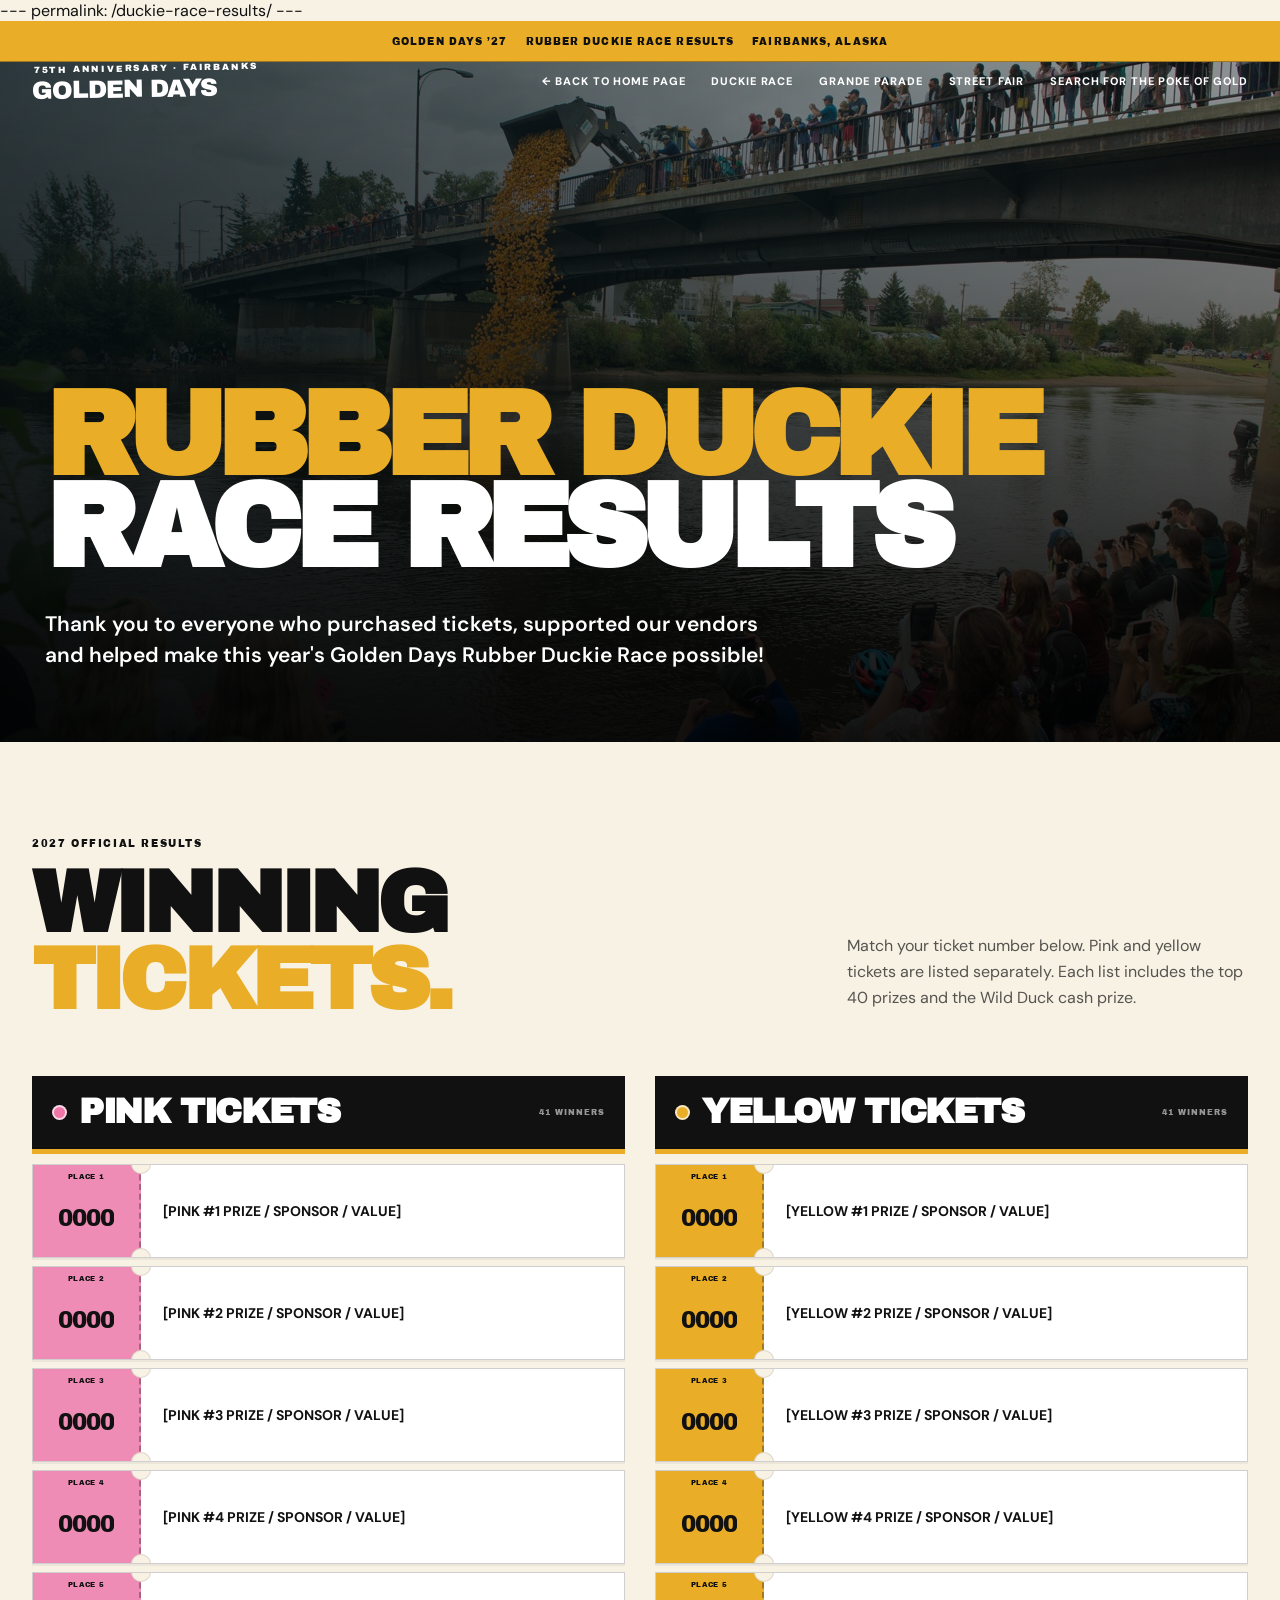
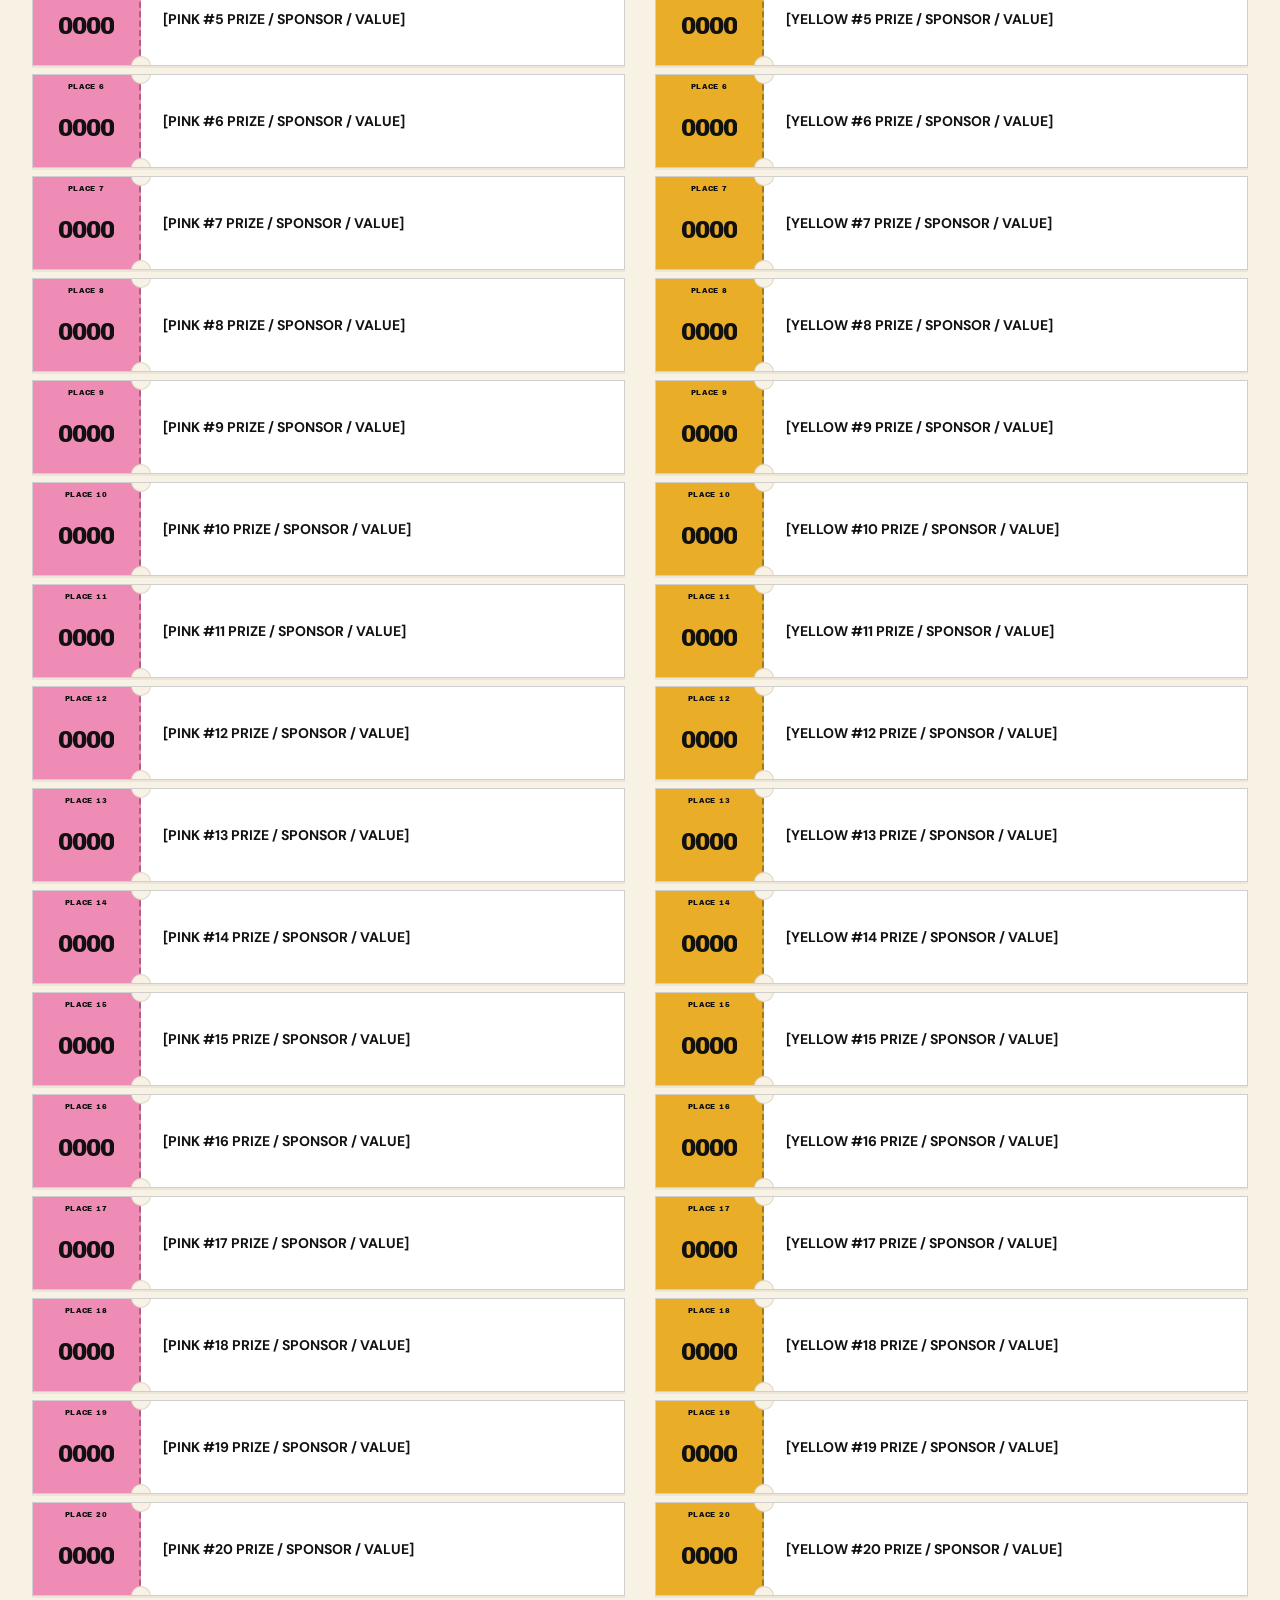
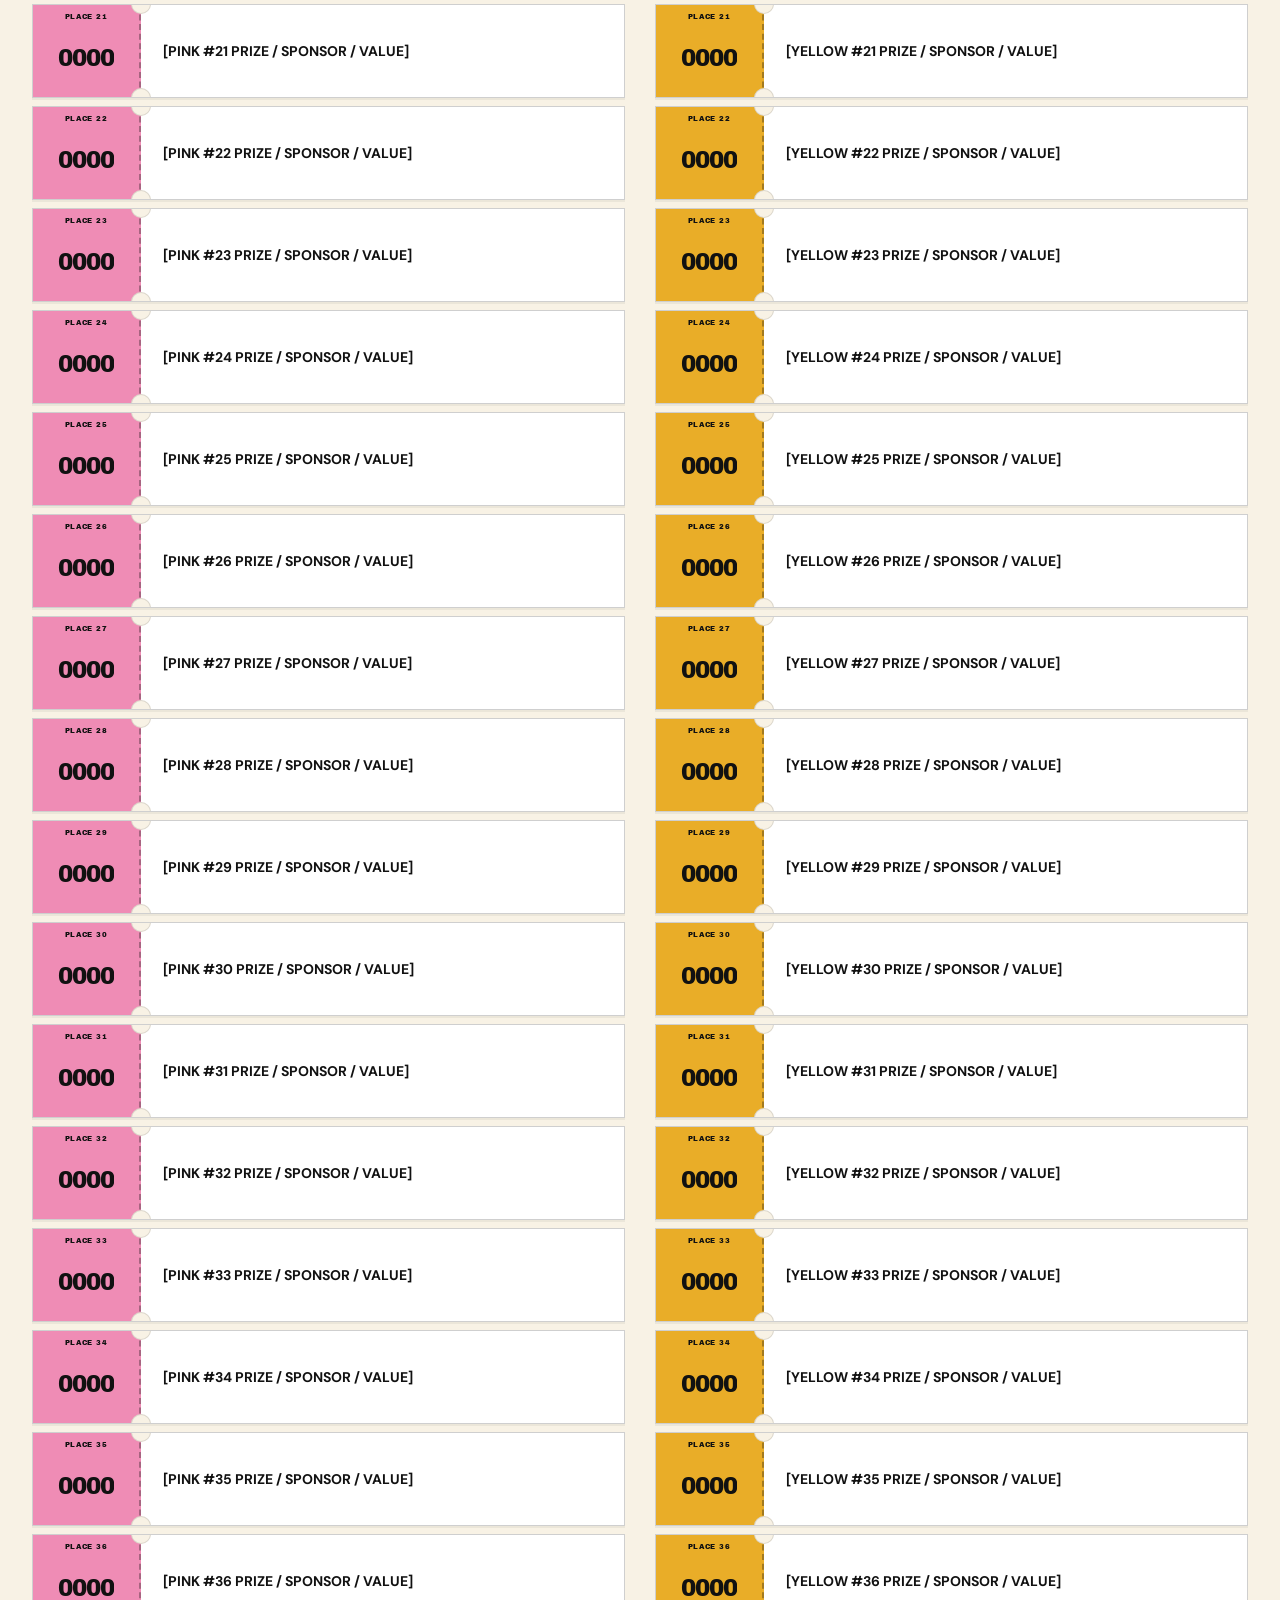
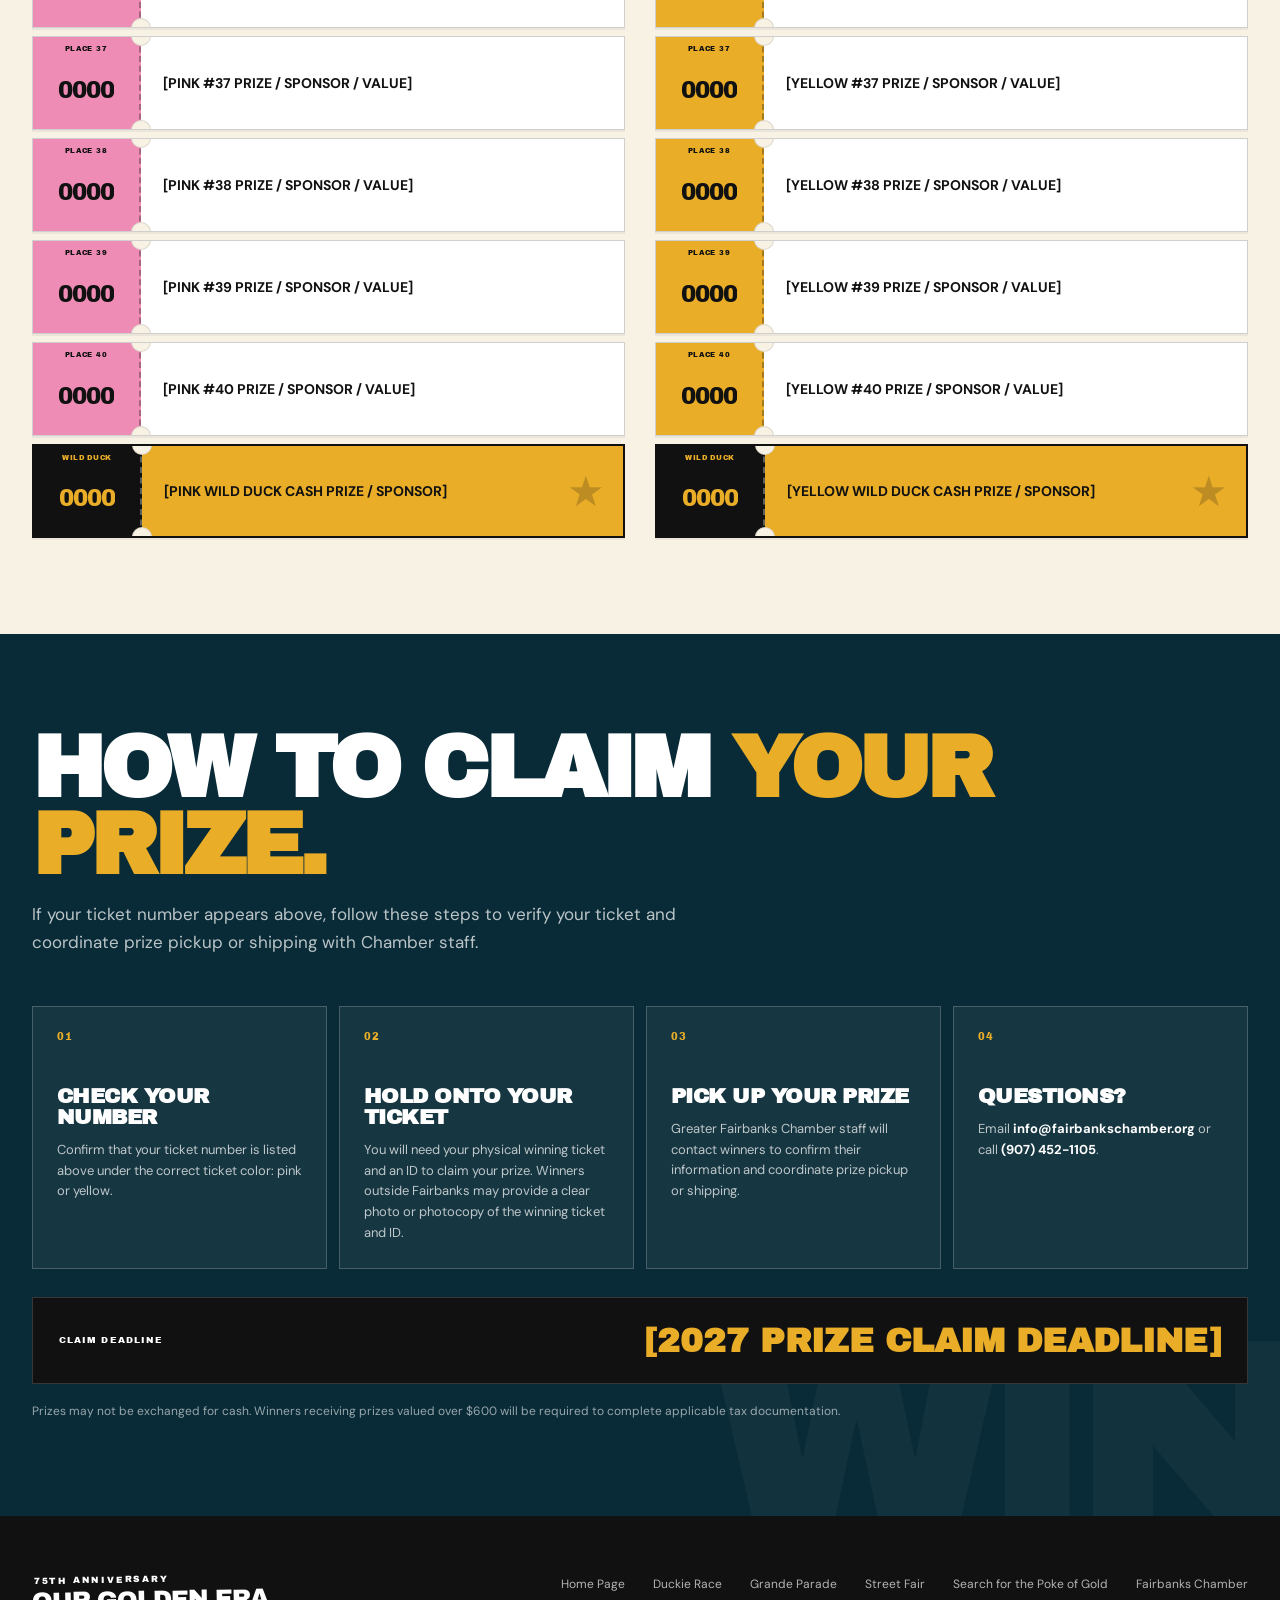
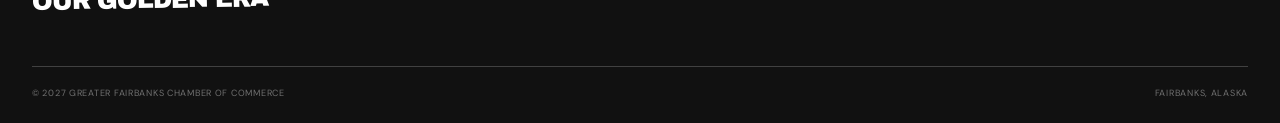
==== duckie-race-results.html @ 8adf26a8 "Update and rename rubber-duckie-race-results.html to duckie-race-results.html" ====
---
permalink: /duckie-race-results/
---

<!DOCTYPE html>
<html lang="en">
<head>
  <meta charset="UTF-8">
  <meta name="viewport" content="width=device-width, initial-scale=1.0">
  <meta name="description" content="2027 Golden Days Rubber Duckie Race official results and prize claim information.">
  <link rel="canonical" href="https://goldendaysfairbanks.com/duckie-race-results/">
  <title>2027 Rubber Duckie Race Results | Golden Days</title>

  <link rel="preconnect" href="https://fonts.googleapis.com">
  <link rel="preconnect" href="https://fonts.gstatic.com" crossorigin>
  <link href="https://fonts.googleapis.com/css2?family=Archivo+Black&family=DM+Sans:wght@400;500;600;700&display=swap" rel="stylesheet">

  <link rel="stylesheet" href="/event-pages.css?v=20260819-3">
</head>

<body class="duck-page results-page">

  <div class="page-topbar">
    <div class="shell">
      <span>GOLDEN DAYS ’27</span>
      <span>RUBBER DUCKIE RACE RESULTS</span>
      <span>FAIRBANKS, ALASKA</span>
    </div>
  </div>

  <header class="site-header">
    <nav class="nav shell">
      <a class="brand" href="/">
        <span class="brand-small">75TH ANNIVERSARY · FAIRBANKS</span>
        <span class="brand-large">GOLDEN DAYS</span>
      </a>

      <div class="nav-links">
        <a class="home-link" href="/">← Back to Home Page</a>
        <a href="/duckie-race/">Duckie Race</a>
        <a href="/parade/">Grande Parade</a>
        <a href="/street-fair/">Street Fair</a>
        <a href="/poke-of-gold/">Search for the Poke of Gold</a>
      </div>
    </nav>
  </header>

<main>
<!--
  ============================================================
  2027 RUBBER DUCKIE RACE RESULTS TEMPLATE

  UPDATE BEFORE PUBLISHING:
  1. [GOLDEN DAYS 2028 DATES]
  2. [2028 MAJOR EVENTS DATE]
  3. [2027 PRIZE CLAIM DEADLINE]
  4. Every ticket number and prize description in ticketData
  5. Optional Results Note — edit it or delete the entire block

  This uses the SAME .duck-page.results-page classes as the 2026
  page, so no new CSS is required if your results-page CSS is
  already loaded on the site.
  ============================================================
-->
<!--
  2027 Golden Days Rubber Duckie Race Results
  Uses event-pages-2-results.css, which contains the existing event-page CSS
  unchanged plus a scoped .results-page section appended at the end.
-->

  <!-- HERO -->
  <section class="event-hero results-hero">
    <div class="hero-content">
      <div class="shell">
        <h1 class="hero-title">
          <span class="gold">Rubber Duckie</span><br>
          Race Results
        </h1>

        <div class="hero-bottom">
          <p class="hero-intro">
            Thank you to everyone who purchased tickets, supported our vendors
            and helped make this year's Golden Days Rubber Duckie Race possible!
          </p>
        </div>
      </div>
    </div>
  </section>

  <!-- WINNERS -->
  <section class="section results-winners">
    <div class="shell">
      <p class="eyebrow">2027 Official Results</p>

      <div class="results-heading-row">
        <h2 class="section-heading">Winning <em>Tickets.</em></h2>
        <p class="results-intro">
          Match your ticket number below. Pink and yellow tickets are listed
          separately. Each list includes the top 40 prizes and the Wild Duck cash prize.
        </p>
      </div>

      <div class="ticket-columns">
        <!-- PINK -->
        <div class="ticket-column">
          <div class="column-head">
            <div class="column-head-main">
              <span class="swatch pink" aria-hidden="true"></span>
              <h3>Pink Tickets</h3>
            </div>
            <small>41 Winners</small>
          </div>
          <div aria-label="Pink winning tickets" class="ticket-list" id="pink-list"></div>
        </div>

        <!-- YELLOW -->
        <div class="ticket-column">
          <div class="column-head">
            <div class="column-head-main">
              <span class="swatch yellow" aria-hidden="true"></span>
              <h3>Yellow Tickets</h3>
            </div>
            <small>41 Winners</small>
          </div>
          <div aria-label="Yellow winning tickets" class="ticket-list" id="yellow-list"></div>
        </div>
      </div>
    </div>
  </section>

  <!-- CLAIM -->
  <section class="section results-claim">
    <div class="shell">
      <h2 class="section-heading">How to Claim <em>Your Prize.</em></h2>
      <p class="results-claim-intro">
        If your ticket number appears above, follow these steps to verify your
        ticket and coordinate prize pickup or shipping with Chamber staff.
      </p>

      <div class="results-steps">
        <article class="results-step">
          <span class="results-step-number">01</span>
          <h3>Check Your Number</h3>
          <p>
            Confirm that your ticket number is listed above under the correct
            ticket color: pink or yellow.
          </p>
        </article>

        <article class="results-step">
          <span class="results-step-number">02</span>
          <h3>Hold Onto Your Ticket</h3>
          <p>
            You will need your physical winning ticket and an ID to claim your
            prize. Winners outside Fairbanks may provide a clear photo or
            photocopy of the winning ticket and ID.
          </p>
        </article>

        <article class="results-step">
          <span class="results-step-number">03</span>
          <h3>Pick Up Your Prize</h3>
          <p>
            Greater Fairbanks Chamber staff will contact winners to confirm their
            information and coordinate prize pickup or shipping.
          </p>
        </article>

        <article class="results-step">
          <span class="results-step-number">04</span>
          <h3>Questions?</h3>
          <p>
            Email <strong>info@fairbankschamber.org</strong> or call
            <strong>(907) 452-1105</strong>.
          </p>
        </article>
      </div>

      <div class="deadline-band results-deadline">
        <span>CLAIM DEADLINE</span>
        <strong>[2027 PRIZE CLAIM DEADLINE]</strong>
      </div>

      <p style="margin:18px 0 0; color:rgba(255,255,255,.58); font-size:12px; line-height:1.55;">
        Prizes may not be exchanged for cash. Winners receiving prizes valued
        over $600 will be required to complete applicable tax documentation.
      </p>
    </div>
  </section>


<script>
  /*
   * ============================================================
   * 2027 RUBBER DUCKIE RACE WINNERS
   * 40 numbered prizes plus one Wild Duck prize for each color
   * ============================================================
   */

  const ticketData = {
    pink: [
      // Replace each 0000 below with the actual winning Pink ticket number.
      {
        place: "1",
        number: "0000",
        prize: "[PINK #1 PRIZE / SPONSOR / VALUE]"
      },
      {
        place: "2",
        number: "0000",
        prize: "[PINK #2 PRIZE / SPONSOR / VALUE]"
      },
      {
        place: "3",
        number: "0000",
        prize: "[PINK #3 PRIZE / SPONSOR / VALUE]"
      },
      {
        place: "4",
        number: "0000",
        prize: "[PINK #4 PRIZE / SPONSOR / VALUE]"
      },
      {
        place: "5",
        number: "0000",
        prize: "[PINK #5 PRIZE / SPONSOR / VALUE]"
      },
      {
        place: "6",
        number: "0000",
        prize: "[PINK #6 PRIZE / SPONSOR / VALUE]"
      },
      {
        place: "7",
        number: "0000",
        prize: "[PINK #7 PRIZE / SPONSOR / VALUE]"
      },
      {
        place: "8",
        number: "0000",
        prize: "[PINK #8 PRIZE / SPONSOR / VALUE]"
      },
      {
        place: "9",
        number: "0000",
        prize: "[PINK #9 PRIZE / SPONSOR / VALUE]"
      },
      {
        place: "10",
        number: "0000",
        prize: "[PINK #10 PRIZE / SPONSOR / VALUE]"
      },
      {
        place: "11",
        number: "0000",
        prize: "[PINK #11 PRIZE / SPONSOR / VALUE]"
      },
      {
        place: "12",
        number: "0000",
        prize: "[PINK #12 PRIZE / SPONSOR / VALUE]"
      },
      {
        place: "13",
        number: "0000",
        prize: "[PINK #13 PRIZE / SPONSOR / VALUE]"
      },
      {
        place: "14",
        number: "0000",
        prize: "[PINK #14 PRIZE / SPONSOR / VALUE]"
      },
      {
        place: "15",
        number: "0000",
        prize: "[PINK #15 PRIZE / SPONSOR / VALUE]"
      },
      {
        place: "16",
        number: "0000",
        prize: "[PINK #16 PRIZE / SPONSOR / VALUE]"
      },
      {
        place: "17",
        number: "0000",
        prize: "[PINK #17 PRIZE / SPONSOR / VALUE]"
      },
      {
        place: "18",
        number: "0000",
        prize: "[PINK #18 PRIZE / SPONSOR / VALUE]"
      },
      {
        place: "19",
        number: "0000",
        prize: "[PINK #19 PRIZE / SPONSOR / VALUE]"
      },
      {
        place: "20",
        number: "0000",
        prize: "[PINK #20 PRIZE / SPONSOR / VALUE]"
      },
      {
        place: "21",
        number: "0000",
        prize: "[PINK #21 PRIZE / SPONSOR / VALUE]"
      },
      {
        place: "22",
        number: "0000",
        prize: "[PINK #22 PRIZE / SPONSOR / VALUE]"
      },
      {
        place: "23",
        number: "0000",
        prize: "[PINK #23 PRIZE / SPONSOR / VALUE]"
      },
      {
        place: "24",
        number: "0000",
        prize: "[PINK #24 PRIZE / SPONSOR / VALUE]"
      },
      {
        place: "25",
        number: "0000",
        prize: "[PINK #25 PRIZE / SPONSOR / VALUE]"
      },
      {
        place: "26",
        number: "0000",
        prize: "[PINK #26 PRIZE / SPONSOR / VALUE]"
      },
      {
        place: "27",
        number: "0000",
        prize: "[PINK #27 PRIZE / SPONSOR / VALUE]"
      },
      {
        place: "28",
        number: "0000",
        prize: "[PINK #28 PRIZE / SPONSOR / VALUE]"
      },
      {
        place: "29",
        number: "0000",
        prize: "[PINK #29 PRIZE / SPONSOR / VALUE]"
      },
      {
        place: "30",
        number: "0000",
        prize: "[PINK #30 PRIZE / SPONSOR / VALUE]"
      },
      {
        place: "31",
        number: "0000",
        prize: "[PINK #31 PRIZE / SPONSOR / VALUE]"
      },
      {
        place: "32",
        number: "0000",
        prize: "[PINK #32 PRIZE / SPONSOR / VALUE]"
      },
      {
        place: "33",
        number: "0000",
        prize: "[PINK #33 PRIZE / SPONSOR / VALUE]"
      },
      {
        place: "34",
        number: "0000",
        prize: "[PINK #34 PRIZE / SPONSOR / VALUE]"
      },
      {
        place: "35",
        number: "0000",
        prize: "[PINK #35 PRIZE / SPONSOR / VALUE]"
      },
      {
        place: "36",
        number: "0000",
        prize: "[PINK #36 PRIZE / SPONSOR / VALUE]"
      },
      {
        place: "37",
        number: "0000",
        prize: "[PINK #37 PRIZE / SPONSOR / VALUE]"
      },
      {
        place: "38",
        number: "0000",
        prize: "[PINK #38 PRIZE / SPONSOR / VALUE]"
      },
      {
        place: "39",
        number: "0000",
        prize: "[PINK #39 PRIZE / SPONSOR / VALUE]"
      },
      {
        place: "40",
        number: "0000",
        prize: "[PINK #40 PRIZE / SPONSOR / VALUE]"
      },
      {
        place: "Wild Duck",
        number: "0000",
        prize: "[PINK WILD DUCK CASH PRIZE / SPONSOR]",
        wild: true
      }
    ],

    yellow: [
      // Replace each 0000 below with the actual winning Yellow ticket number.
      {
        place: "1",
        number: "0000",
        prize: "[YELLOW #1 PRIZE / SPONSOR / VALUE]"
      },
      {
        place: "2",
        number: "0000",
        prize: "[YELLOW #2 PRIZE / SPONSOR / VALUE]"
      },
      {
        place: "3",
        number: "0000",
        prize: "[YELLOW #3 PRIZE / SPONSOR / VALUE]"
      },
      {
        place: "4",
        number: "0000",
        prize: "[YELLOW #4 PRIZE / SPONSOR / VALUE]"
      },
      {
        place: "5",
        number: "0000",
        prize: "[YELLOW #5 PRIZE / SPONSOR / VALUE]"
      },
      {
        place: "6",
        number: "0000",
        prize: "[YELLOW #6 PRIZE / SPONSOR / VALUE]"
      },
      {
        place: "7",
        number: "0000",
        prize: "[YELLOW #7 PRIZE / SPONSOR / VALUE]"
      },
      {
        place: "8",
        number: "0000",
        prize: "[YELLOW #8 PRIZE / SPONSOR / VALUE]"
      },
      {
        place: "9",
        number: "0000",
        prize: "[YELLOW #9 PRIZE / SPONSOR / VALUE]"
      },
      {
        place: "10",
        number: "0000",
        prize: "[YELLOW #10 PRIZE / SPONSOR / VALUE]"
      },
      {
        place: "11",
        number: "0000",
        prize: "[YELLOW #11 PRIZE / SPONSOR / VALUE]"
      },
      {
        place: "12",
        number: "0000",
        prize: "[YELLOW #12 PRIZE / SPONSOR / VALUE]"
      },
      {
        place: "13",
        number: "0000",
        prize: "[YELLOW #13 PRIZE / SPONSOR / VALUE]"
      },
      {
        place: "14",
        number: "0000",
        prize: "[YELLOW #14 PRIZE / SPONSOR / VALUE]"
      },
      {
        place: "15",
        number: "0000",
        prize: "[YELLOW #15 PRIZE / SPONSOR / VALUE]"
      },
      {
        place: "16",
        number: "0000",
        prize: "[YELLOW #16 PRIZE / SPONSOR / VALUE]"
      },
      {
        place: "17",
        number: "0000",
        prize: "[YELLOW #17 PRIZE / SPONSOR / VALUE]"
      },
      {
        place: "18",
        number: "0000",
        prize: "[YELLOW #18 PRIZE / SPONSOR / VALUE]"
      },
      {
        place: "19",
        number: "0000",
        prize: "[YELLOW #19 PRIZE / SPONSOR / VALUE]"
      },
      {
        place: "20",
        number: "0000",
        prize: "[YELLOW #20 PRIZE / SPONSOR / VALUE]"
      },
      {
        place: "21",
        number: "0000",
        prize: "[YELLOW #21 PRIZE / SPONSOR / VALUE]"
      },
      {
        place: "22",
        number: "0000",
        prize: "[YELLOW #22 PRIZE / SPONSOR / VALUE]"
      },
      {
        place: "23",
        number: "0000",
        prize: "[YELLOW #23 PRIZE / SPONSOR / VALUE]"
      },
      {
        place: "24",
        number: "0000",
        prize: "[YELLOW #24 PRIZE / SPONSOR / VALUE]"
      },
      {
        place: "25",
        number: "0000",
        prize: "[YELLOW #25 PRIZE / SPONSOR / VALUE]"
      },
      {
        place: "26",
        number: "0000",
        prize: "[YELLOW #26 PRIZE / SPONSOR / VALUE]"
      },
      {
        place: "27",
        number: "0000",
        prize: "[YELLOW #27 PRIZE / SPONSOR / VALUE]"
      },
      {
        place: "28",
        number: "0000",
        prize: "[YELLOW #28 PRIZE / SPONSOR / VALUE]"
      },
      {
        place: "29",
        number: "0000",
        prize: "[YELLOW #29 PRIZE / SPONSOR / VALUE]"
      },
      {
        place: "30",
        number: "0000",
        prize: "[YELLOW #30 PRIZE / SPONSOR / VALUE]"
      },
      {
        place: "31",
        number: "0000",
        prize: "[YELLOW #31 PRIZE / SPONSOR / VALUE]"
      },
      {
        place: "32",
        number: "0000",
        prize: "[YELLOW #32 PRIZE / SPONSOR / VALUE]"
      },
      {
        place: "33",
        number: "0000",
        prize: "[YELLOW #33 PRIZE / SPONSOR / VALUE]"
      },
      {
        place: "34",
        number: "0000",
        prize: "[YELLOW #34 PRIZE / SPONSOR / VALUE]"
      },
      {
        place: "35",
        number: "0000",
        prize: "[YELLOW #35 PRIZE / SPONSOR / VALUE]"
      },
      {
        place: "36",
        number: "0000",
        prize: "[YELLOW #36 PRIZE / SPONSOR / VALUE]"
      },
      {
        place: "37",
        number: "0000",
        prize: "[YELLOW #37 PRIZE / SPONSOR / VALUE]"
      },
      {
        place: "38",
        number: "0000",
        prize: "[YELLOW #38 PRIZE / SPONSOR / VALUE]"
      },
      {
        place: "39",
        number: "0000",
        prize: "[YELLOW #39 PRIZE / SPONSOR / VALUE]"
      },
      {
        place: "40",
        number: "0000",
        prize: "[YELLOW #40 PRIZE / SPONSOR / VALUE]"
      },
      {
        place: "Wild Duck",
        number: "0000",
        prize: "[YELLOW WILD DUCK CASH PRIZE / SPONSOR]",
        wild: true
      }
    ]
  };

  /*
   * Escape text before inserting it into the page.
   * This prevents special characters in prize names from breaking the HTML.
   */
  function escapeHtml(value) {
    return String(value)
      .replace(/&/g, '&amp;')
      .replace(/</g, '&lt;')
      .replace(/>/g, '&gt;')
      .replace(/"/g, '&quot;')
      .replace(/'/g, '&#039;');
  }

  function renderTickets(list, containerId, colorClass) {
    const container = document.getElementById(containerId);

    if (!container) {
      console.error(`Ticket container not found: ${containerId}`);
      return;
    }

    container.innerHTML = list.map((item) => {
      const placeLabel = item.wild
        ? 'Wild Duck'
        : `Place ${escapeHtml(item.place)}`;

      const extraClass = item.wild ? ' wild-duck' : '';

      return `
        <div
          class="ticket ${colorClass}${extraClass}"
          tabindex="0"
          aria-label="${escapeHtml(placeLabel)}, ticket ${escapeHtml(item.number)}: ${escapeHtml(item.prize)}"
        >
          <div class="num-block">
            <span class="place-label">${escapeHtml(placeLabel)}</span>
            <span class="num">${escapeHtml(item.number)}</span>
          </div>

          <span class="notch top" aria-hidden="true"></span>
          <span class="notch bottom" aria-hidden="true"></span>

          <div class="prize-block">
            <span class="prize">${escapeHtml(item.prize)}</span>
          </div>
        </div>
      `;
    }).join('');
  }

  /*
   * Wait until the page has loaded before trying to find the ticket lists.
   * This also makes the code safer when pasted into a website editor.
   */
  function initializeTicketResults() {
    renderTickets(ticketData.pink, 'pink-list', 'pink');
    renderTickets(ticketData.yellow, 'yellow-list', 'yellow');
  }

  if (document.readyState === 'loading') {
    document.addEventListener(
      'DOMContentLoaded',
      initializeTicketResults
    );
  } else {
    initializeTicketResults();
  }
</script>
</main>


  <footer class="page-footer">
    <div class="shell">
      <div class="footer-top">
        <a class="brand" href="/">
          <span class="brand-small">75TH ANNIVERSARY</span>
          <span class="brand-large">OUR GOLDEN ERA</span>
        </a>

        <div class="footer-links">
          <a href="/">Home Page</a>
          <a href="/duckie-race/">Duckie Race</a>
          <a href="/parade/">Grande Parade</a>
          <a href="/street-fair/">Street Fair</a>
          <a href="/poke-of-gold/">Search for the Poke of Gold</a>
          <a href="https://www.fairbankschamber.org/">Fairbanks Chamber</a>
        </div>
      </div>

      <div class="footer-bottom">
        <span>© 2027 GREATER FAIRBANKS CHAMBER OF COMMERCE</span>
        <span>FAIRBANKS, ALASKA</span>
      </div>
    </div>
  </footer>

</body>
</html>
---- event-pages.css ----
:root {
  --gold: #e9ad28;
  --gold-bright: #ffd65c;
  --ink: #111111;
  --cream: #eee5cf;
  --paper: #f8f2e5;
  --blue: #143f55;
  --blue-deep: #092b37;
  --red: #ad442f;
  --white: #ffffff;
  --line: rgba(17,17,17,.18);
  --shell: min(1240px, calc(100vw - 64px));
  --display: "Archivo Black", Impact, sans-serif;
  --body: "DM Sans", Arial, sans-serif;
}

* { box-sizing: border-box; }

html {
  scroll-behavior: smooth;
  background: var(--ink);
}

body {
  margin: 0;
  background: var(--paper);
  color: var(--ink);
  font-family: var(--body);
  overflow-x: hidden;
}

a { color: inherit; text-decoration: none; }
img { display: block; max-width: 100%; }
button, input { font: inherit; }

.shell {
  width: var(--shell);
  margin-inline: auto;
}

.eyebrow {
  margin: 0 0 16px;
  font-family: var(--display);
  font-size: 10px;
  letter-spacing: .16em;
  text-transform: uppercase;
}

.eyebrow.light { color: rgba(255,255,255,.72); }

.button {
  display: inline-flex;
  min-height: 52px;
  align-items: center;
  justify-content: center;
  padding: 0 20px;
  border: 2px solid var(--ink);
  background: transparent;
  color: var(--ink);
  font-family: var(--display);
  font-size: 10px;
  letter-spacing: .07em;
  text-transform: uppercase;
  transition: transform .18s ease, background .18s ease, color .18s ease;
}

.button:hover {
  transform: translateY(-2px);
  background: var(--ink);
  color: var(--white);
}

.button-gold {
  background: var(--gold);
  border-color: var(--gold);
  color: var(--ink);
}

.button-gold:hover {
  background: var(--gold-bright);
  color: var(--ink);
}

.button-light {
  border-color: rgba(255,255,255,.65);
  color: var(--white);
}

.button-light:hover {
  background: var(--white);
  color: var(--ink);
}

.text-link {
  display: inline-flex;
  align-items: center;
  gap: 10px;
  padding-bottom: 4px;
  border-bottom: 2px solid currentColor;
  font-family: var(--display);
  font-size: 10px;
  letter-spacing: .08em;
}

.page-topbar {
  background: var(--gold);
  color: var(--ink);
  border-bottom: 1px solid rgba(17,17,17,.35);
}

.page-topbar .shell {
  min-height: 40px;
  display: flex;
  align-items: center;
  justify-content: center;
  gap: 18px;
  font-family: var(--display);
  font-size: 10px;
  letter-spacing: .11em;
}

.site-header {
  position: absolute;
  z-index: 20;
  top: 40px;
  left: 0;
  width: 100%;
  color: var(--white);
}

.nav {
  min-height: 84px;
  display: flex;
  align-items: center;
  justify-content: space-between;
  gap: 30px;
}

.brand {
  display: inline-flex;
  flex-direction: column;
  font-family: var(--display);
  line-height: .86;
  transform: rotate(-1deg);
}

.brand-small {
  margin: 0 0 5px 2px;
  font-size: 9px;
  letter-spacing: .2em;
}

.brand-large {
  font-size: 25px;
  letter-spacing: -.04em;
}

.nav-links {
  display: flex;
  align-items: center;
  gap: 26px;
  font-size: 11px;
  font-weight: 800;
  letter-spacing: .08em;
  text-transform: uppercase;
}

.nav-links a {
  padding: 7px 0;
  border-bottom: 2px solid transparent;
}

.nav-links a:hover {
  border-color: currentColor;
}

.event-hero {
  position: relative;
  min-height: 720px;
  display: flex;
  align-items: flex-end;
  overflow: hidden;
  color: var(--white);
  background: var(--blue-deep);
}

.event-hero::before {
  content: "";
  position: absolute;
  inset: 0;
  background:
    linear-gradient(to bottom, rgba(0,0,0,.18), rgba(0,0,0,.66)),
    linear-gradient(120deg, rgba(9,43,55,.82), rgba(9,43,55,.15));
}

.event-hero::after {
  position: absolute;
  right: -2vw;
  bottom: -9vw;
  z-index: 0;
  font-family: var(--display);
  font-size: clamp(210px, 31vw, 470px);
  line-height: .75;
  letter-spacing: -.09em;
  color: rgba(255,255,255,.055);
  pointer-events: none;
}

.parade-page .event-hero::after { content: "PARADE"; }
.duck-page .event-hero::after { content: "8000"; }
.fair-page .event-hero::after { content: "FAIR"; }

.hero-pattern {
  position: absolute;
  inset: 0;
  pointer-events: none;
}

.parade-page .hero-pattern {
  background:
    repeating-linear-gradient(
      -45deg,
      transparent 0 38px,
      rgba(233,173,40,.10) 38px 40px
    );
}

.duck-page .hero-pattern {
  background:
    radial-gradient(circle at 80% 30%, rgba(233,173,40,.2) 0 5%, transparent 5.3%),
    radial-gradient(circle at 72% 47%, rgba(233,173,40,.12) 0 4%, transparent 4.3%),
    radial-gradient(circle at 88% 57%, rgba(233,173,40,.10) 0 3.5%, transparent 3.8%);
}

.fair-page .hero-pattern {
  background:
    linear-gradient(90deg, transparent 0 75%, rgba(233,173,40,.08) 75% 76%, transparent 76%),
    linear-gradient(0deg, transparent 0 76%, rgba(233,173,40,.08) 76% 77%, transparent 77%);
  background-size: 110px 110px;
}

.hero-content {
  position: relative;
  z-index: 2;
  padding: 190px 0 68px;
  width: 100%;
}

.hero-date {
  display: inline-flex;
  margin-bottom: 22px;
  padding: 8px 10px;
  border: 1px solid rgba(255,255,255,.5);
  background: rgba(0,0,0,.15);
  font-family: var(--display);
  font-size: 9px;
  letter-spacing: .13em;
}

.hero-title {
  margin: 0;
  max-width: 1020px;
  font-family: var(--display);
  font-size: clamp(78px, 11vw, 160px);
  line-height: .75;
  letter-spacing: -.07em;
  text-transform: uppercase;
}

.hero-title .gold {
  color: var(--gold);
}

.hero-bottom {
  margin-top: 34px;
  display: flex;
  align-items: flex-end;
  justify-content: space-between;
  gap: 40px;
}

.hero-intro {
  max-width: 610px;
  margin: 0;
  font-size: clamp(17px, 2vw, 21px);
  line-height: 1.45;
  font-weight: 600;
}

.hero-actions {
  display: flex;
  flex-wrap: wrap;
  gap: 10px;
}

.section {
  padding: 96px 0;
}

.section-heading {
  margin: 0 0 22px;
  font-family: var(--display);
  font-size: clamp(48px, 6.8vw, 92px);
  line-height: .88;
  letter-spacing: -.055em;
  text-transform: uppercase;
}

.section-heading em {
  color: var(--gold);
  font-style: normal;
}

.intro-grid {
  display: grid;
  grid-template-columns: 1.3fr .8fr;
  gap: 78px;
  align-items: start;
}

.lead-copy {
  max-width: 760px;
  font-size: 19px;
  line-height: 1.6;
}

.quick-facts {
  border-top: 3px solid var(--ink);
}

.quick-fact {
  display: grid;
  grid-template-columns: 120px 1fr;
  gap: 20px;
  padding: 18px 0;
  border-bottom: 1px solid rgba(17,17,17,.28);
}

.quick-fact span {
  font-family: var(--display);
  font-size: 9px;
  letter-spacing: .1em;
  text-transform: uppercase;
}

.quick-fact strong {
  font-size: 15px;
  line-height: 1.4;
}

.resource-section {
  background: var(--cream);
}

.resource-grid {
  display: grid;
  grid-template-columns: .9fr 1.2fr .9fr;
  gap: 14px;
  align-items: stretch;
}

.resource-card {
  min-height: 210px;
  position: relative;
  padding: 26px;
  display: flex;
  flex-direction: column;
  justify-content: space-between;
  border: 1px solid rgba(17,17,17,.25);
  background: var(--paper);
  transition: transform .2s ease, background .2s ease;
}

.resource-card:hover {
  transform: translateY(-4px);
  background: var(--white);
}


.resource-card:nth-child(2) {
  background: var(--white);
  border: 2px solid var(--ink);
}

.resource-number {
  color: var(--red);
  font-family: var(--display);
  font-size: 11px;
}

.resource-card h3 {
  margin: 34px 0 18px;
  font-family: var(--display);
  font-size: clamp(24px, 3vw, 38px);
  line-height: .92;
  letter-spacing: -.04em;
  text-transform: uppercase;
}

.pricing-section {
  background: var(--gold);
}

.price-grid {
  display: grid;
  grid-template-columns: repeat(2, minmax(0,1fr));
  border-top: 3px solid var(--ink);
}

.price-row {
  min-height: 110px;
  padding: 22px 24px 22px 0;
  display: flex;
  align-items: center;
  justify-content: space-between;
  gap: 25px;
  border-bottom: 1px solid rgba(17,17,17,.42);
}

.price-row:nth-child(odd) {
  border-right: 1px solid rgba(17,17,17,.42);
  padding-right: 28px;
}

.price-row:nth-child(even) {
  padding-left: 28px;
}

.price-row span {
  max-width: 70%;
  font-weight: 800;
  line-height: 1.35;
}

.price-row strong {
  flex: 0 0 auto;
  font-family: var(--display);
  font-size: clamp(28px, 3.3vw, 44px);
  letter-spacing: -.05em;
}

.deadline-band {
  margin-top: 24px;
  padding: 24px 26px;
  display: flex;
  align-items: center;
  justify-content: space-between;
  gap: 25px;
  background: var(--ink);
  color: var(--white);
}

.deadline-band span {
  font-family: var(--display);
  font-size: 9px;
  letter-spacing: .12em;
}

.deadline-band strong {
  color: var(--gold);
  font-family: var(--display);
  font-size: clamp(21px, 3vw, 34px);
  text-align: right;
}

.safety-section {
  background: var(--paper);
}

.safety-grid {
  display: grid;
  grid-template-columns: .7fr 1.5fr;
  gap: 70px;
}

.warning-card {
  padding: 28px;
  background: var(--red);
  color: var(--white);
}

.warning-card .warning-symbol {
  display: block;
  margin-bottom: 26px;
  font-size: 42px;
}

.warning-card h3 {
  margin: 0 0 14px;
  font-family: var(--display);
  font-size: clamp(28px, 3.2vw, 43px);
  line-height: .92;
}

.warning-card p {
  margin: 0;
  color: rgba(255,255,255,.88);
  line-height: 1.58;
}

.safety-copy {
  border-top: 3px solid var(--ink);
}

.safety-copy article {
  padding: 25px 0;
  border-bottom: 1px solid rgba(17,17,17,.25);
}

.safety-copy h3 {
  margin: 0 0 10px;
  font-family: var(--display);
  font-size: 19px;
  letter-spacing: -.02em;
}

.safety-copy p {
  margin: 0;
  line-height: 1.65;
}

.map-section {
  background: var(--blue-deep);
  color: var(--white);
}

.map-grid {
  display: grid;
  grid-template-columns: .72fr 1.5fr;
  gap: 48px;
  align-items: center;
}

.map-copy p {
  max-width: 430px;
  color: rgba(255,255,255,.74);
  line-height: 1.6;
}

.map-placeholder {
  min-height: 480px;
  position: relative;
  display: grid;
  place-items: center;
  overflow: hidden;
  background:
    linear-gradient(135deg, rgba(233,173,40,.22), rgba(255,255,255,.04)),
    rgba(255,255,255,.06);
  border: 1px solid rgba(255,255,255,.25);
}

.map-placeholder img {
  position: absolute;
  inset: 0;
  width: 100%;
  height: 100%;
  object-fit: contain;
  background: var(--white);
}

.map-placeholder-label {
  position: relative;
  z-index: 1;
  padding: 20px;
  text-align: center;
  font-family: var(--display);
  font-size: 14px;
  letter-spacing: .08em;
}

.map-placeholder-label small {
  display: block;
  margin-top: 10px;
  font-family: var(--body);
  font-size: 11px;
  font-weight: 500;
  letter-spacing: 0;
  color: rgba(255,255,255,.7);
}

.vendor-section {
  background: var(--cream);
}

.vendor-grid,
.prize-grid {
  display: grid;
  grid-template-columns: repeat(3, minmax(0,1fr));
  gap: 12px;
}

.vendor-card,
.prize-card {
  min-height: 165px;
  padding: 24px;
  border: 1px solid rgba(17,17,17,.24);
  background: var(--paper);
}

.vendor-card span,
.prize-card span {
  color: var(--red);
  font-family: var(--display);
  font-size: 9px;
  letter-spacing: .1em;
}

.vendor-card h3,
.prize-card h3 {
  margin: 26px 0 8px;
  font-family: var(--display);
  font-size: 22px;
  line-height: .95;
}

.vendor-card p,
.prize-card p {
  margin: 0;
  color: rgba(17,17,17,.68);
  font-size: 13px;
  line-height: 1.45;
}

.cta-split {
  display: grid;
  grid-template-columns: 1.25fr .75fr;
  background: var(--gold);
}

.cta-split-copy {
  padding: 72px max(5vw, 45px);
}

.cta-split-copy h2 {
  margin: 0 0 18px;
  font-family: var(--display);
  font-size: clamp(48px, 6.8vw, 94px);
  line-height: .84;
  letter-spacing: -.06em;
  text-transform: uppercase;
}

.cta-split-copy p {
  max-width: 610px;
  margin: 0 0 28px;
  font-size: 17px;
  line-height: 1.55;
}

.cta-split-art {
  min-height: 430px;
  position: relative;
  overflow: hidden;
  background: var(--ink);
}

.cta-split-art::after {
  content: "✦";
  position: absolute;
  inset: 0;
  display: grid;
  place-items: center;
  color: var(--gold);
  font-size: 150px;
}

.street-actions {
  display: grid;
  grid-template-columns: repeat(2, minmax(0,1fr));
  gap: 14px;
}

.street-action-card {
  min-height: 320px;
  padding: 30px;
  position: relative;
  overflow: hidden;
  display: flex;
  flex-direction: column;
  justify-content: flex-end;
  background: var(--ink);
  color: var(--white);
}

.street-action-card:nth-child(2) {
  background: var(--red);
}

.street-action-card::before {
  content: attr(data-number);
  position: absolute;
  right: -12px;
  top: -30px;
  color: rgba(255,255,255,.07);
  font-family: var(--display);
  font-size: 180px;
  line-height: 1;
}

.street-action-card h3 {
  position: relative;
  z-index: 1;
  margin: 0 0 18px;
  font-family: var(--display);
  font-size: clamp(36px, 5vw, 64px);
  line-height: .88;
  letter-spacing: -.05em;
}

.street-action-card p,
.street-action-card a {
  position: relative;
  z-index: 1;
}

.street-action-card p {
  max-width: 500px;
  color: rgba(255,255,255,.76);
  line-height: 1.55;
}

.sponsor-section {
  position: relative;
  padding: 86px 0;
  background: var(--red);
  color: var(--white);
  overflow: hidden;
}

.sponsor-section::after {
  content: "THANK YOU";
  position: absolute;
  right: -1vw;
  bottom: -40px;
  color: rgba(255,255,255,.045);
  font-family: var(--display);
  font-size: clamp(110px, 15vw, 240px);
  letter-spacing: -.06em;
  white-space: nowrap;
  pointer-events: none;
}

.sponsor-grid {
  position: relative;
  z-index: 1;
  display: grid;
  grid-template-columns: 1fr 1fr;
  gap: 70px;
  align-items: center;
}

.sponsor-copy h2 {
  margin: 0 0 20px;
  font-family: var(--display);
  font-size: clamp(48px, 6vw, 88px);
  line-height: .86;
  letter-spacing: -.055em;
  text-transform: uppercase;
}

.sponsor-copy h2 em {
  color: var(--gold);
  font-style: normal;
}

.sponsor-copy p {
  max-width: 560px;
  color: rgba(255,255,255,.84);
  line-height: 1.6;
}

.sponsor-logo-box {
  min-height: 280px;
  display: grid;
  place-items: center;
  padding: 40px;
  background: var(--white);
}

.sponsor-logo-box img {
  max-width: 95%;
  max-height: 280px;
  object-fit: contain;
}

.sponsor-logo-placeholder {
  color: rgba(17,17,17,.45);
  text-align: center;
  font-family: var(--display);
  font-size: 13px;
  letter-spacing: .08em;
}

.page-footer {
  padding: 60px 0 24px;
  background: var(--ink);
  color: var(--white);
}

.footer-top {
  display: flex;
  align-items: flex-start;
  justify-content: space-between;
  gap: 50px;
  padding-bottom: 55px;
}

.footer-links {
  display: flex;
  flex-wrap: wrap;
  justify-content: flex-end;
  gap: 20px 28px;
  color: rgba(255,255,255,.68);
  font-size: 12px;
}

.footer-bottom {
  display: flex;
  justify-content: space-between;
  gap: 25px;
  padding-top: 20px;
  border-top: 1px solid rgba(255,255,255,.2);
  color: rgba(255,255,255,.4);
  font-size: 9px;
  letter-spacing: .08em;
}

/* Duck-specific accents */
.duck-page .event-hero {
  background: #0f566b;
}

.duck-page .section-heading em,
.duck-page .sponsor-copy h2 em {
  color: var(--gold);
}

.ticket-hero-strip {
  padding: 30px 0;
  background: var(--gold);
}

.ticket-hero-strip .shell {
  display: flex;
  align-items: center;
  justify-content: space-between;
  gap: 30px;
}

.ticket-hero-strip strong {
  font-family: var(--display);
  font-size: clamp(26px, 4vw, 46px);
  line-height: .95;
}

.ticket-hero-strip span {
  display: block;
  margin-top: 5px;
  font-family: var(--body);
  font-size: 13px;
}

/* Street-fair accents */
.fair-page .event-hero {
  background: var(--red);
}

.fair-page .resource-section {
  background: var(--gold);
}

/* Responsive */
@media (max-width: 980px) {
  :root { --shell: min(100% - 40px, 1240px); }

  .nav {
    align-items: flex-start;
    padding: 22px 0;
  }

  .nav-links {
    max-width: 560px;
    justify-content: flex-end;
    flex-wrap: wrap;
    gap: 12px 20px;
  }

  .hero-bottom,
  .ticket-hero-strip .shell {
    align-items: flex-start;
    flex-direction: column;
  }

  .intro-grid,
  .safety-grid,
  .map-grid,
  .sponsor-grid {
    grid-template-columns: 1fr;
    gap: 42px;
  }

  .map-placeholder {
    min-height: 420px;
  }

  .calendar-day-featured {
    display: block;
  }

  .vendor-grid,
  .prize-grid {
    grid-template-columns: repeat(2, minmax(0,1fr));
  }

  .cta-split {
    grid-template-columns: 1fr;
  }

  .cta-split-art {
    min-height: 260px;
  }
}


@media (max-width: 980px) {
  .resource-grid {
    grid-template-columns: repeat(2, minmax(0,1fr));
  }

  .resource-card:last-child {
    grid-column: 1 / -1;
  }
}

@media (max-width: 700px) {
  :root { --shell: calc(100vw - 30px); }

  .page-topbar .shell {
    min-height: 38px;
    justify-content: space-between;
    gap: 8px;
    font-size: 8px;
  }

  .site-header {
    top: 38px;
  }

  .nav {
    min-height: 76px;
    padding: 18px 0;
    align-items: center;
  }

  .brand-small { font-size: 8px; }
  .brand-large { font-size: 22px; }

  .nav-links {
    gap: 7px 12px;
    font-size: 8px;
    line-height: 1.2;
  }

  .nav-links a:not(.home-link) {
    display: none;
  }

  .event-hero {
    min-height: 650px;
  }

  .hero-content {
    padding: 150px 0 42px;
  }

  .hero-title {
    font-size: clamp(58px, 20vw, 92px);
  }

  .hero-bottom {
    margin-top: 24px;
  }

  .hero-intro {
    font-size: 16px;
  }

  .hero-actions {
    width: 100%;
  }

  .hero-actions .button {
    width: 100%;
  }

  .section {
    padding: 70px 0;
  }

  .section-heading {
    font-size: clamp(42px, 14vw, 66px);
  }

  .lead-copy {
    font-size: 16px;
  }

  .quick-fact {
    grid-template-columns: 92px 1fr;
    gap: 14px;
  }

  .resource-grid,
  .price-grid,
  .vendor-grid,
  .prize-grid,
  .street-actions {
    grid-template-columns: 1fr;
  }

  .resource-card:last-child {
    grid-column: auto;
  }

  .resource-card {
    min-height: 165px;
  }

  .price-row,
  .price-row:nth-child(odd),
  .price-row:nth-child(even) {
    min-height: 90px;
    padding: 18px 0;
    border-right: 0;
  }

  .deadline-band {
    align-items: flex-start;
    flex-direction: column;
  }

  .deadline-band strong {
    text-align: left;
  }

  .warning-card {
    padding: 24px 20px;
  }

  .map-placeholder {
    min-height: 320px;
  }

  .street-action-card {
    min-height: 270px;
    padding: 24px 20px;
  }

  .cta-split-copy {
    padding: 58px 20px;
  }

  .sponsor-section {
    padding: 70px 0;
  }

  .sponsor-logo-box {
    min-height: 220px;
    padding: 28px;
  }

  .footer-top,
  .footer-bottom {
    align-items: flex-start;
    flex-direction: column;
  }

  .footer-links {
    justify-content: flex-start;
  }
}

@media (max-width: 390px) {
  .page-topbar .shell span:last-child {
    display: none;
  }

  .nav-links {
    font-size: 7px;
  }

  .hero-title {
    font-size: 58px;
  }

  .quick-fact {
    grid-template-columns: 1fr;
    gap: 5px;
  }

  .price-row {
    gap: 14px;
  }

  .price-row span {
    max-width: 62%;
  }
}

@media (hover: none) {
  .resource-card:hover,
  .button:hover {
    transform: none;
  }
}

/* =========================================================
   PHOTO-BACKED EVENT HEROES
   Replace these image files with your preferred event photos.
   ========================================================= */

.parade-page .event-hero {
  background:
    linear-gradient(to bottom, rgba(0,0,0,.18), rgba(0,0,0,.72)),
    linear-gradient(115deg, rgba(9,43,55,.72), rgba(9,43,55,.10)),
    url("parade-hero.jpg") center 42% / cover no-repeat;
}

.duck-page .event-hero {
  background:
    linear-gradient(to bottom, rgba(0,0,0,.15), rgba(0,0,0,.70)),
    linear-gradient(115deg, rgba(9,43,55,.68), rgba(9,43,55,.05)),
    url("duckie-hero.jpg") center 48% / cover no-repeat;
}

.fair-page .event-hero {
  background:
    linear-gradient(to bottom, rgba(0,0,0,.18), rgba(0,0,0,.72)),
    linear-gradient(115deg, rgba(173,68,47,.55), rgba(9,43,55,.08)),
    url("street-fair-hero.jpg") center 48% / cover no-repeat;
}

/* Existing pseudo overlays are no longer needed to create the hero background. */
.event-hero::before {
  content: "";
  position: absolute;
  inset: 0;
  background:
    linear-gradient(to bottom, rgba(0,0,0,.06), rgba(0,0,0,.22) 45%, rgba(0,0,0,.34));
  pointer-events: none;
}

/* Better breathing room for hero CTAs. */
.hero-bottom {
  padding-right: clamp(18px, 3vw, 46px);
}

.hero-actions {
  padding-right: 6px;
}

/* Photo feature sections */
.photo-feature {
  background: var(--paper);
}

.photo-feature-grid {
  display: grid;
  grid-template-columns: 1.15fr .85fr;
  gap: 18px;
}

.photo-feature-main,
.photo-feature-side {
  position: relative;
  min-height: 520px;
  overflow: hidden;
  background: var(--blue-deep);
}

.photo-feature-side {
  min-height: 520px;
}

.photo-feature-main img,
.photo-feature-side img,
.photo-strip-card img {
  width: 100%;
  height: 100%;
  object-fit: cover;
}

.photo-feature-main::after,
.photo-feature-side::after {
  content: "";
  position: absolute;
  inset: 0;
  background: linear-gradient(to top, rgba(0,0,0,.35), transparent 48%);
  pointer-events: none;
}

.photo-feature-label {
  position: absolute;
  z-index: 2;
  left: 20px;
  bottom: 18px;
  color: var(--white);
  font-family: var(--display);
  font-size: 9px;
  letter-spacing: .11em;
}

.photo-strip {
  padding: 18px 0 0;
  background: var(--paper);
}

.photo-strip-grid {
  display: grid;
  grid-template-columns: repeat(3, minmax(0,1fr));
  gap: 12px;
}

.photo-strip-card {
  position: relative;
  min-height: 260px;
  overflow: hidden;
  background: var(--cream);
}

.photo-strip-card::after {
  content: "";
  position: absolute;
  inset: 0;
  background: linear-gradient(to top, rgba(0,0,0,.28), transparent 58%);
  pointer-events: none;
}

/* Prevent right-edge crowding in CTA split areas and resource cards. */
.cta-split-copy {
  padding-right: max(64px, 6vw);
}

.cta-split-copy .button {
  margin-right: 18px;
}

.resource-card {
  padding-right: 34px;
}

.street-action-card {
  padding-right: 38px;
}

.ticket-hero-strip .shell {
  padding-right: 18px;
}

.sponsor-grid {
  padding-right: 8px;
}

@media (max-width: 980px) {
  .hero-bottom {
    padding-right: 0;
  }

  .photo-feature-grid {
    grid-template-columns: 1fr;
  }

  .photo-feature-main,
  .photo-feature-side {
    min-height: 420px;
  }

  .photo-strip-grid {
    grid-template-columns: 1fr 1fr;
  }

  .photo-strip-card:last-child {
    grid-column: 1 / -1;
  }
}

@media (max-width: 700px) {
  .parade-page .event-hero {
    background-position: center 45%;
  }

  .duck-page .event-hero {
    background-position: center 45%;
  }

  .fair-page .event-hero {
    background-position: center 45%;
  }

  .hero-bottom,
  .hero-actions,
  .ticket-hero-strip .shell,
  .sponsor-grid {
    padding-right: 0;
  }

  .hero-actions .button,
  .ticket-hero-strip .button {
    width: 100%;
    margin-right: 0;
  }

  .cta-split-copy {
    padding-right: 20px;
  }

  .cta-split-copy .button {
    width: 100%;
    margin-right: 0;
  }

  .resource-card,
  .street-action-card {
    padding-right: 22px;
  }

  .photo-feature-main,
  .photo-feature-side {
    min-height: 320px;
  }

  .photo-strip-grid {
    grid-template-columns: 1fr;
  }

  .photo-strip-card,
  .photo-strip-card:last-child {
    min-height: 240px;
    grid-column: auto;
  }
}


/* =========================================================
   HERO CLEANUP + SPACING
   ========================================================= */

/* Remove the decorative words, shapes, dots and line patterns from every hero. */
.event-hero::after,
.hero-pattern {
  display: none !important;
}

/* Keep the hero photography clean with only a simple readability overlay. */
.event-hero::before {
  content: "";
  position: absolute;
  inset: 0;
  background:
    linear-gradient(to bottom, rgba(0,0,0,.14), rgba(0,0,0,.28) 46%, rgba(0,0,0,.62)),
    linear-gradient(90deg, rgba(0,0,0,.28), transparent 68%);
  pointer-events: none;
}

/* Give all hero text more room from both screen edges.
   This applies to the headline and the paragraph beneath it. */
.hero-content {
  padding-left: clamp(28px, 3.5vw, 58px);
  padding-right: clamp(28px, 3.5vw, 58px);
}

.hero-bottom {
  padding-right: 0;
}

.hero-actions {
  padding-right: 0;
}

/* ---------------------------------------------------------
   PARADE ROUTE MAP — no box/background behind the map
   --------------------------------------------------------- */

.parade-page .map-section {
  overflow: hidden;
}

.route-map-image {
  width: 100%;
  min-width: 0;
  background: transparent;
  border: 0;
}

.route-map-image img {
  width: 100%;
  height: auto;
  max-height: 620px;
  object-fit: contain;
  background: transparent;
}

/* ---------------------------------------------------------
   DUCKIE PRIZE LIST
   --------------------------------------------------------- */

.duck-prizes-section {
  position: relative;
  overflow: hidden;
  background: var(--gold);
}

.duck-prizes-section .section-heading {
  margin-bottom: 30px;
}

.duck-prize-button {
  background: var(--ink);
  border-color: var(--ink);
  color: var(--white);
}

.duck-prize-button:hover {
  background: var(--white);
  border-color: var(--white);
  color: var(--ink);
}

/* ---------------------------------------------------------
   DUCKIE PRIZE LIST
   --------------------------------------------------------- */

.duck-prizes-section {
  position: relative;
  overflow: hidden;
  background: var(--gold);
}

.duck-prizes-section .section-heading {
  margin-bottom: 30px;
}

/* Make "PRIZES." white instead of gold */
.duck-prizes-section .section-heading em {
  color: var(--white);
}

.duck-prize-button {
  background: var(--ink);
  border-color: var(--ink);
  color: var(--white);
}

.duck-prize-button:hover {
  background: var(--white);
  border-color: var(--white);
  color: var(--ink);
}

/* ---------------------------------------------------------
   MOBILE HERO SPACING
   --------------------------------------------------------- */

@media (max-width: 700px) {
  .hero-content {
    padding-left: 24px;
    padding-right: 24px;
  }

  .hero-intro {
    max-width: 100%;
  }

  .route-map-image img {
    max-height: none;
  }

  .duck-prize-button {
    width: 100%;
  }
}

@media (max-width: 390px) {
  .hero-content {
    padding-left: 20px;
    padding-right: 20px;
  }
}

/* =========================================================
   POKE OF GOLD ABOUT SECTION
   ========================================================= */

.poke-about-grid {
  display: grid;
  grid-template-columns: minmax(0, 1fr) 360px;
  gap: 48px;
  align-items: center;
}

.poke-about-copy {
  min-width: 0;
}

.poke-about-image {
  display: flex;
  align-items: center;
  justify-content: flex-end;
}

.poke-about-image img {
  width: 100%;
  max-width: 330px;
  height: auto;
  object-fit: contain;
}

/* Stack the image below the text on smaller screens. */
@media (max-width: 700px) {
  .poke-about-grid {
    grid-template-columns: 1fr;
    gap: 28px;
  }

  .poke-about-image {
    justify-content: center;
  }

  .poke-about-image img {
    max-width: 270px;
  }
}
/* =========================================================
   STREET FAIR — SINGLE REGISTRATION CTA
   ========================================================= */

/* When the pod sponsorship card is removed, let the remaining
   Register a Booth card fill the full available section width. */
.street-actions-single {
  display: grid;
  grid-template-columns: 1fr;
  width: 100%;
}

.street-actions-single .street-action-card {
  min-height: 420px;
  padding: 48px;
}

.street-actions-single .street-action-card h3 {
  font-size: clamp(52px, 6.5vw, 84px);
  max-width: 800px;
}

.street-actions-single .street-action-card p {
  max-width: 700px;
  margin-bottom: 24px;
  font-size: 18px;
  line-height: 1.6;
}

.street-actions-single .text-link {
  font-size: 11px;
}

/* Mobile */
@media (max-width: 700px) {
  .street-actions-single {
    grid-template-columns: 1fr;
  }

  .street-actions-single .street-action-card {
    min-height: 340px;
    padding: 30px 24px;
  }

  .street-actions-single .street-action-card h3 {
    font-size: clamp(44px, 14vw, 64px);
  }

  .street-actions-single .street-action-card p {
    font-size: 16px;
  }
}

/* =========================================================
   GOLDEN DAYS — RUBBER DUCKIE RACE RESULTS
   Supplemental styles loaded after /event-pages.css
   ========================================================= */

.results-page .results-hero {
  min-height: 680px;
}

.results-page .results-hero .hero-content {
  padding-top: 205px;
  padding-bottom: 72px;
}

.results-page .results-hero .hero-title {
  max-width: 1180px;
  font-size: clamp(66px, 9.2vw, 138px);
  line-height: .78;
}

.results-page .results-hero .hero-intro {
  max-width: 720px;
}

/* WINNERS */
.results-winners {
  background: var(--paper);
}

.results-heading-row {
  display: grid;
  grid-template-columns: minmax(0, 1.3fr) minmax(280px, .7fr);
  gap: 70px;
  align-items: end;
  margin-bottom: 58px;
}

.results-heading-row .section-heading {
  margin-bottom: 0;
}

.results-intro {
  max-width: 500px;
  margin: 0 0 8px;
  color: rgba(17,17,17,.7);
  font-size: 16px;
  line-height: 1.6;
}

.ticket-columns {
  display: grid;
  grid-template-columns: repeat(2, minmax(0,1fr));
  gap: 30px;
  align-items: start;
}

.ticket-column {
  min-width: 0;
}

.column-head {
  min-height: 78px;
  padding: 18px 20px;
  display: flex;
  align-items: center;
  justify-content: space-between;
  gap: 20px;
  background: var(--ink);
  color: var(--white);
  border-bottom: 5px solid var(--gold);
}

.column-head-main {
  display: flex;
  align-items: center;
  gap: 12px;
}

.column-head h3 {
  margin: 0;
  font-family: var(--display);
  font-size: clamp(24px, 2.7vw, 36px);
  line-height: 1;
  letter-spacing: -.04em;
  text-transform: uppercase;
}

.column-head small {
  color: rgba(255,255,255,.56);
  font-family: var(--display);
  font-size: 8px;
  letter-spacing: .12em;
  text-transform: uppercase;
  white-space: nowrap;
}

.swatch {
  width: 15px;
  height: 15px;
  flex: 0 0 15px;
  border-radius: 50%;
  border: 2px solid rgba(255,255,255,.72);
}

.swatch.pink {
  background: #ef75a8;
}

.swatch.yellow {
  background: var(--gold);
}

.ticket-list {
  display: flex;
  flex-direction: column;
  gap: 8px;
  padding-top: 10px;
}

.ticket,
.ticket * {
  box-sizing: border-box;
}

.ticket {
  position: relative;
  width: 100%;
  min-height: 94px;
  display: grid;
  grid-template-columns: 108px minmax(0,1fr);
  overflow: hidden;
  border: 1px solid rgba(17,17,17,.2);
  background: var(--white);
  box-shadow: 0 2px 0 rgba(17,17,17,.05);
}

.ticket:focus-visible {
  outline: 3px solid var(--blue);
  outline-offset: 2px;
}

.num-block {
  position: relative;
  min-width: 0;
  max-width: 100%;
  padding: 28px 12px 14px;
  display: flex;
  align-items: center;
  justify-content: center;
  overflow: hidden;
  border-right: 2px dashed rgba(17,17,17,.32);
  color: var(--ink);
}

.ticket.pink .num-block {
  background: #ef8cb5;
}

.ticket.yellow .num-block {
  background: var(--gold);
}

.place-label {
  position: absolute;
  top: 8px;
  left: 7px;
  right: 7px;
  font-family: var(--display);
  font-size: 7px;
  line-height: 1.15;
  letter-spacing: .1em;
  text-align: center;
  text-transform: uppercase;
  white-space: nowrap;
}

.num {
  display: block;
  max-width: 100%;
  overflow: hidden;
  font-family: var(--display);
  font-size: 23px;
  line-height: 1;
  letter-spacing: -.035em;
  text-overflow: ellipsis;
  white-space: nowrap;
}

.prize-block {
  min-width: 0;
  max-width: 100%;
  padding: 18px 22px;
  display: flex;
  align-items: center;
  overflow: hidden;
}

.prize {
  display: block;
  width: 100%;
  max-width: 100%;
  white-space: normal;
  font-size: 14px;
  font-weight: 700;
  line-height: 1.5;
  overflow-wrap: anywhere;
  word-break: normal;
  hyphens: none;
}

.notch {
  position: absolute;
  z-index: 2;
  left: 98px;
  width: 20px;
  height: 20px;
  border-radius: 50%;
  background: var(--paper);
  border: 1px solid rgba(17,17,17,.12);
}

.notch.top {
  top: -11px;
}

.notch.bottom {
  bottom: -11px;
}

.ticket.wild-duck {
  border: 2px solid var(--ink);
  background: var(--gold);
}

.ticket.wild-duck .num-block {
  background: var(--ink);
  color: var(--gold);
  border-right-color: rgba(255,255,255,.32);
}

.ticket.wild-duck .prize-block {
  padding-right: 76px;
}

.ticket.wild-duck::after {
  content: "★";
  position: absolute;
  right: 18px;
  top: 50%;
  transform: translateY(-50%);
  color: rgba(17,17,17,.2);
  font-size: 42px;
}

/* CLAIM */
.results-claim {
  position: relative;
  overflow: hidden;
  background: var(--blue-deep);
  color: var(--white);
}

.results-claim::after {
  content: "WIN";
  position: absolute;
  right: -1vw;
  bottom: -45px;
  color: rgba(255,255,255,.035);
  font-family: var(--display);
  font-size: clamp(160px, 23vw, 360px);
  line-height: .78;
  letter-spacing: -.08em;
  pointer-events: none;
}

.results-claim .shell {
  position: relative;
  z-index: 1;
}

.results-claim .section-heading em {
  color: var(--gold);
}

.results-claim-intro {
  max-width: 700px;
  margin: -4px 0 50px;
  color: rgba(255,255,255,.72);
  font-size: 17px;
  line-height: 1.6;
}

.results-steps {
  display: grid;
  grid-template-columns: repeat(4, minmax(0,1fr));
  gap: 12px;
}

.results-step {
  min-height: 245px;
  padding: 24px;
  border: 1px solid rgba(255,255,255,.2);
  background: rgba(255,255,255,.05);
}

.results-step-number {
  display: block;
  margin-bottom: 44px;
  color: var(--gold);
  font-family: var(--display);
  font-size: 10px;
  letter-spacing: .1em;
}

.results-step h3 {
  margin: 0 0 12px;
  font-family: var(--display);
  font-size: 21px;
  line-height: 1;
  letter-spacing: -.025em;
  text-transform: uppercase;
}

.results-step p {
  margin: 0;
  color: rgba(255,255,255,.72);
  font-size: 13px;
  line-height: 1.6;
}

.results-step strong {
  color: var(--white);
}

.results-deadline {
  margin-top: 28px;
  border: 1px solid rgba(255,255,255,.16);
  background: var(--ink);
}

.results-deadline strong {
  color: var(--gold);
}

/* RESPONSIVE */
@media (max-width: 980px) {
  .results-heading-row {
    grid-template-columns: 1fr;
    gap: 22px;
  }

  .ticket-columns {
    grid-template-columns: 1fr;
    gap: 52px;
  }

  .ticket {
    grid-template-columns: 116px minmax(0,1fr);
  }

  .notch {
    left: 106px;
  }

  .prize {
    font-size: 14.5px;
  }

  .results-steps {
    grid-template-columns: repeat(2, minmax(0,1fr));
  }
}

@media (max-width: 700px) {
  .results-page .results-hero {
    min-height: 620px;
  }

  .results-page .results-hero .hero-content {
    padding-top: 155px;
    padding-bottom: 46px;
  }

  .results-page .results-hero .hero-title {
    font-size: clamp(48px, 15.5vw, 74px);
    line-height: .82;
  }

  .results-heading-row {
    margin-bottom: 40px;
  }

  .results-intro {
    font-size: 15px;
  }

  .column-head {
    min-height: 70px;
    padding: 16px;
  }

  .column-head small {
    display: none;
  }

  .ticket {
    grid-template-columns: 88px minmax(0,1fr);
    min-height: 88px;
  }

  .notch {
    left: 78px;
  }

  .num-block {
    padding: 26px 8px 12px;
  }

  .num {
    font-size: 19px;
  }

  .place-label {
    left: 5px;
    right: 5px;
    font-size: 6px;
  }

  .prize-block {
    padding: 15px 14px;
  }

  .prize {
    font-size: 13px;
    line-height: 1.45;
  }

  .ticket.wild-duck .prize-block {
    padding: 28px 14px 15px;
  }

  .ticket.wild-duck::after {
    top: 9px;
    right: 12px;
    transform: none;
    font-size: 20px;
  }

  .results-claim-intro {
    margin-bottom: 36px;
    font-size: 15px;
  }

  .results-steps {
    grid-template-columns: 1fr;
  }

  .results-step {
    min-height: 0;
  }

  .results-step-number {
    margin-bottom: 25px;
  }
}

@media (max-width: 390px) {
  .results-page .results-hero .hero-title {
    font-size: 47px;
  }

  .ticket {
    grid-template-columns: 80px minmax(0,1fr);
  }

  .notch {
    left: 70px;
  }

  .num {
    font-size: 17px;
  }

  .prize {
    font-size: 12.5px;
  }
}
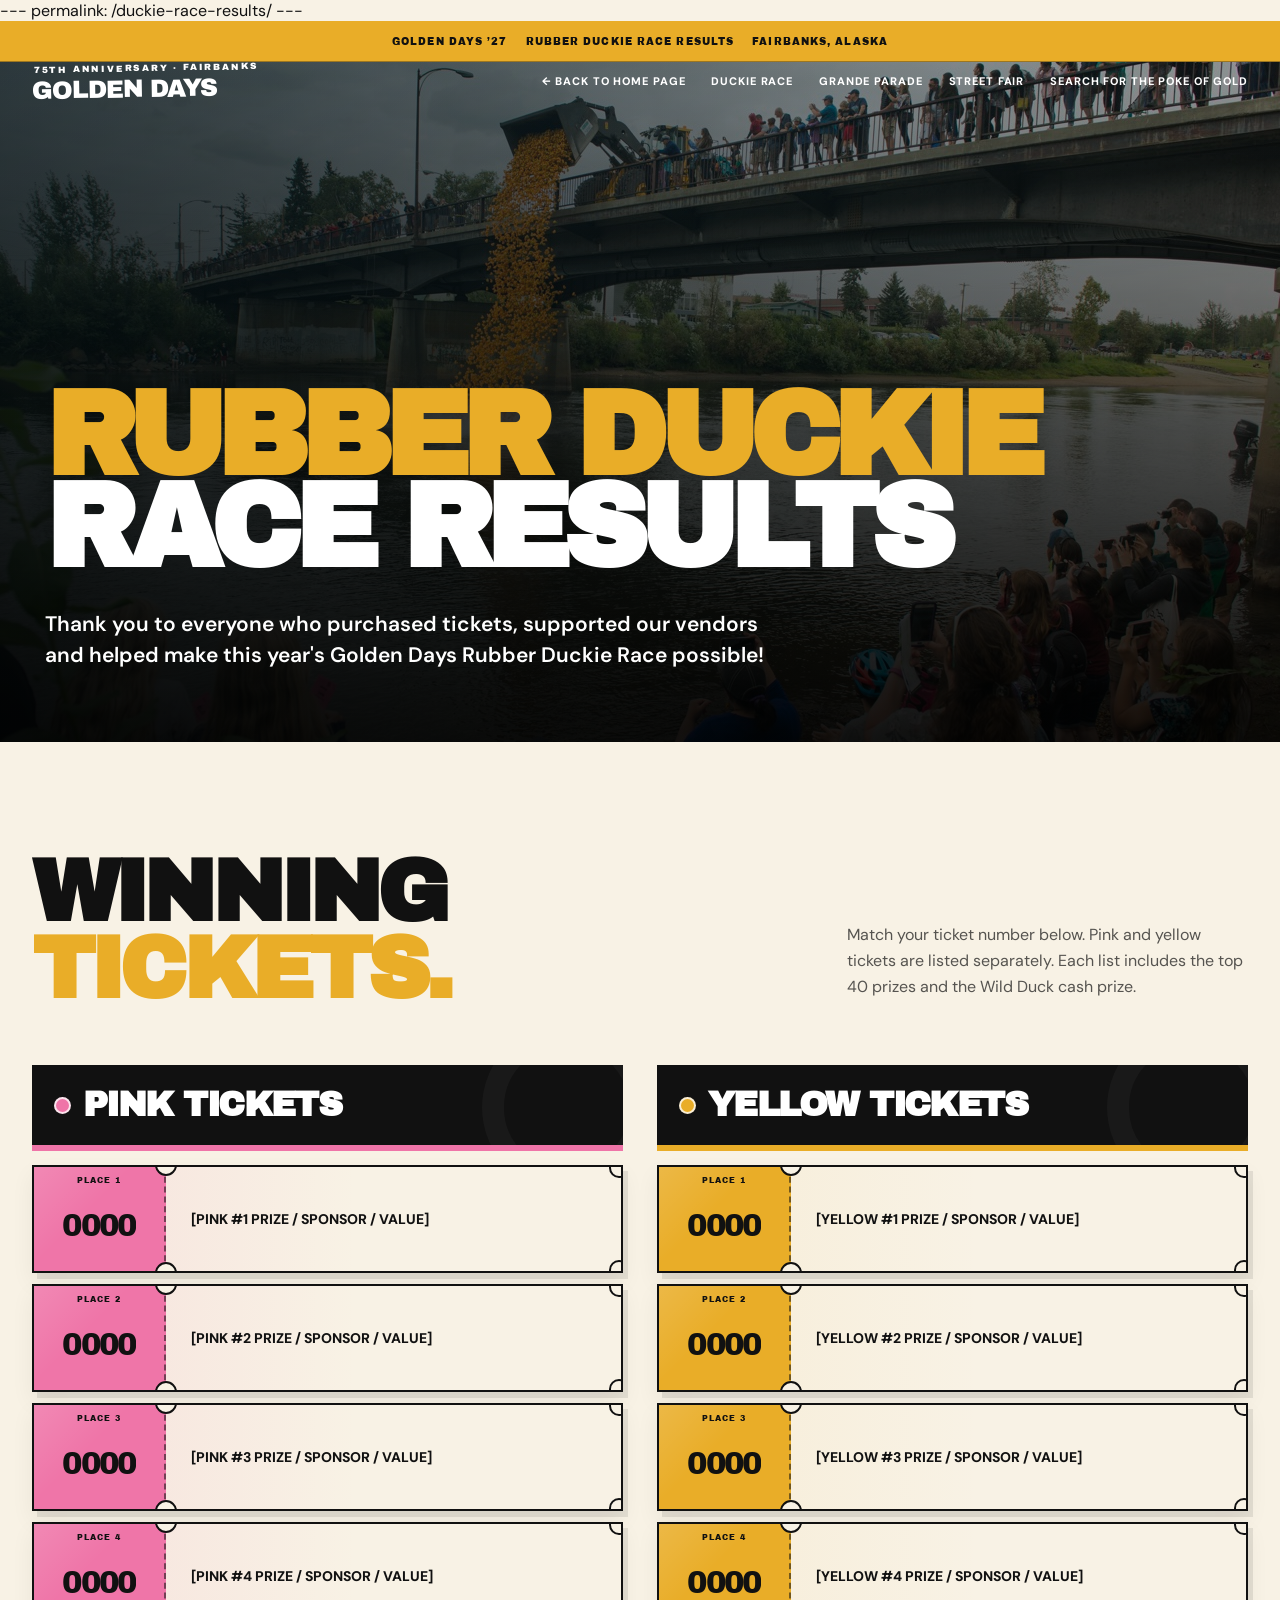
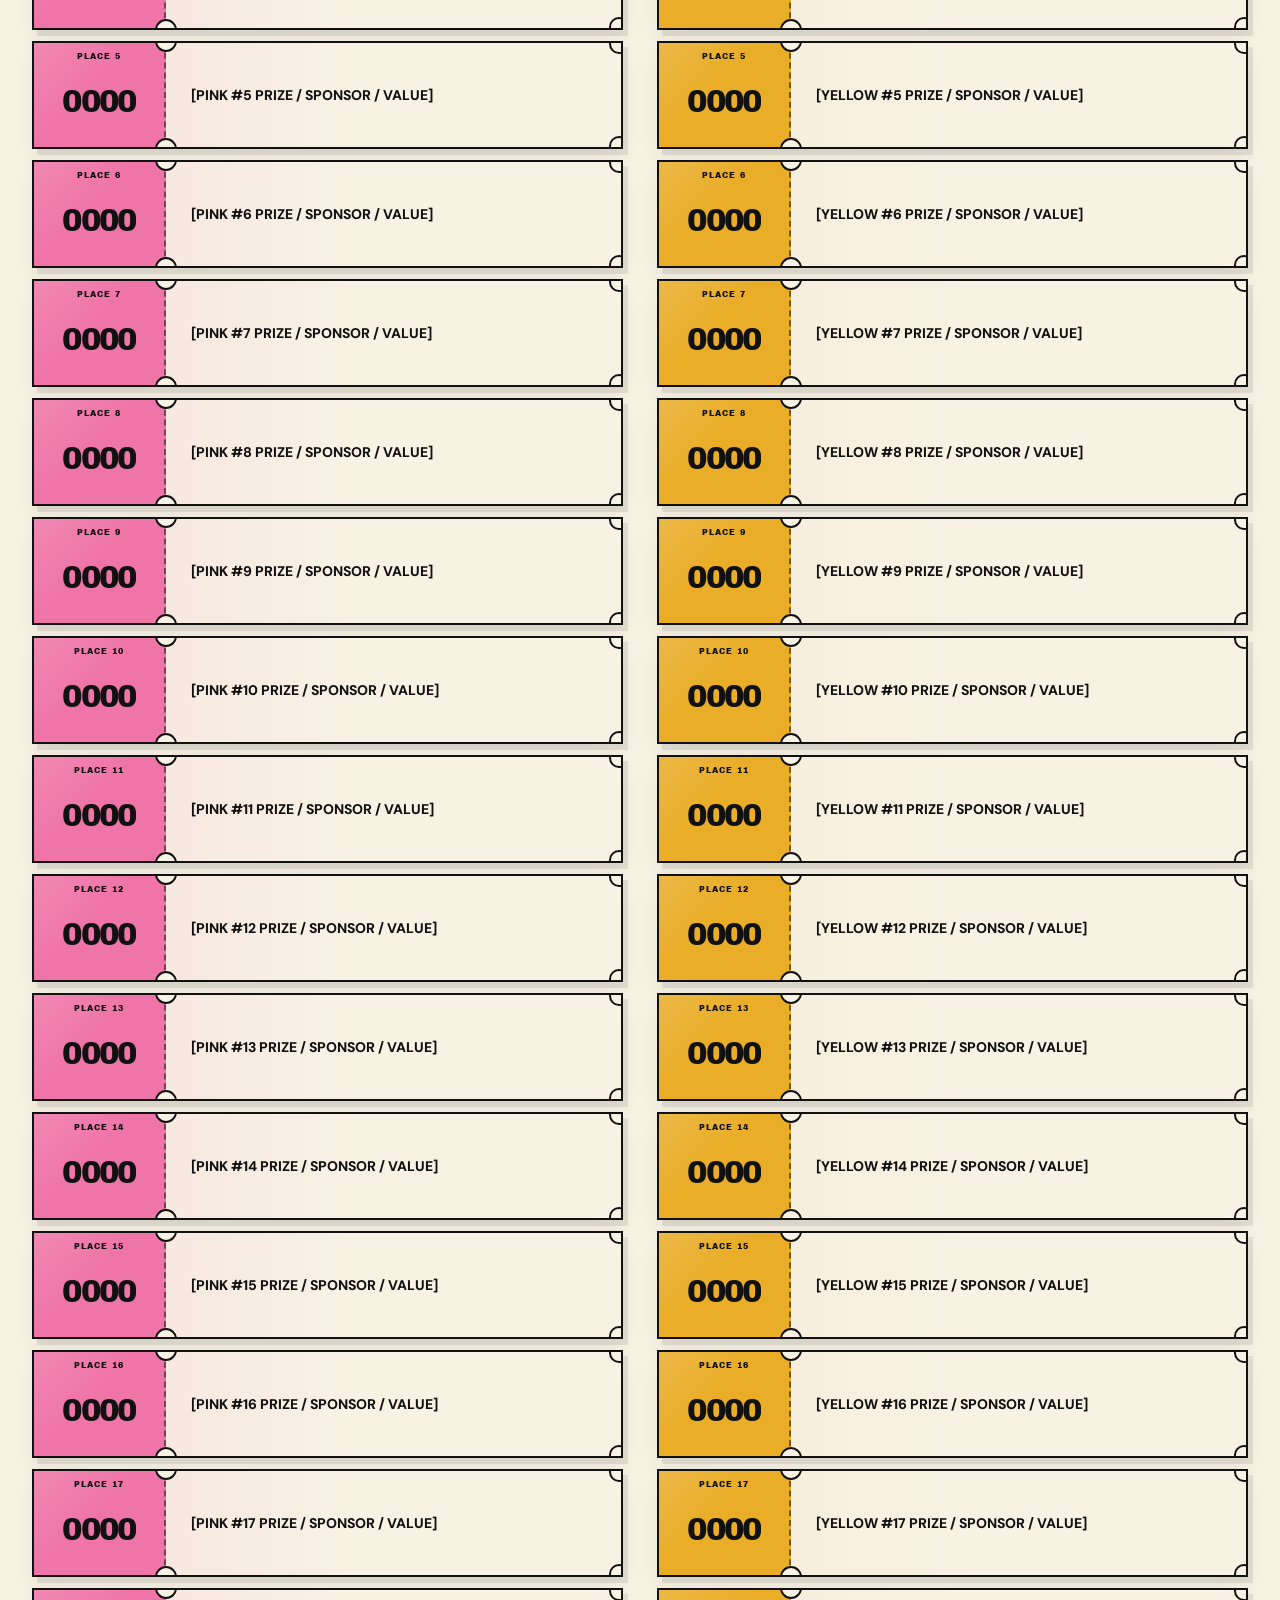
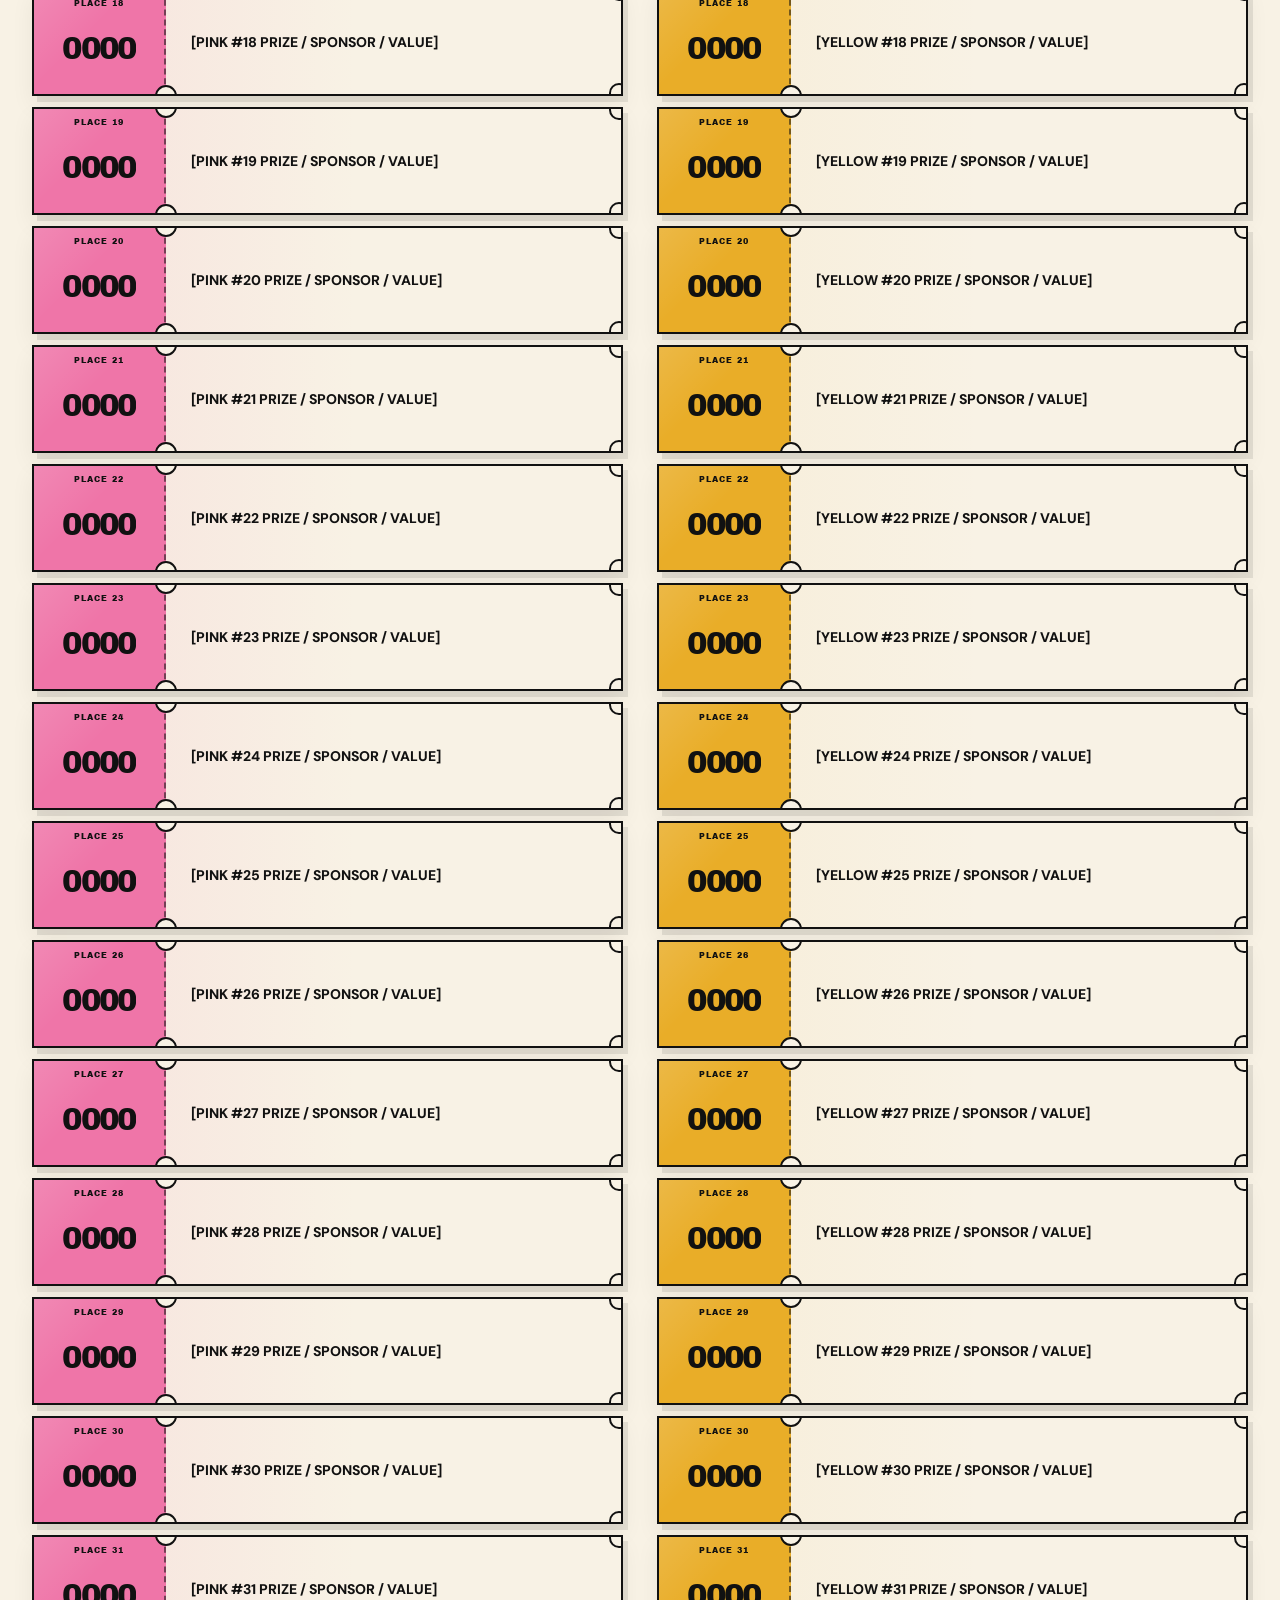
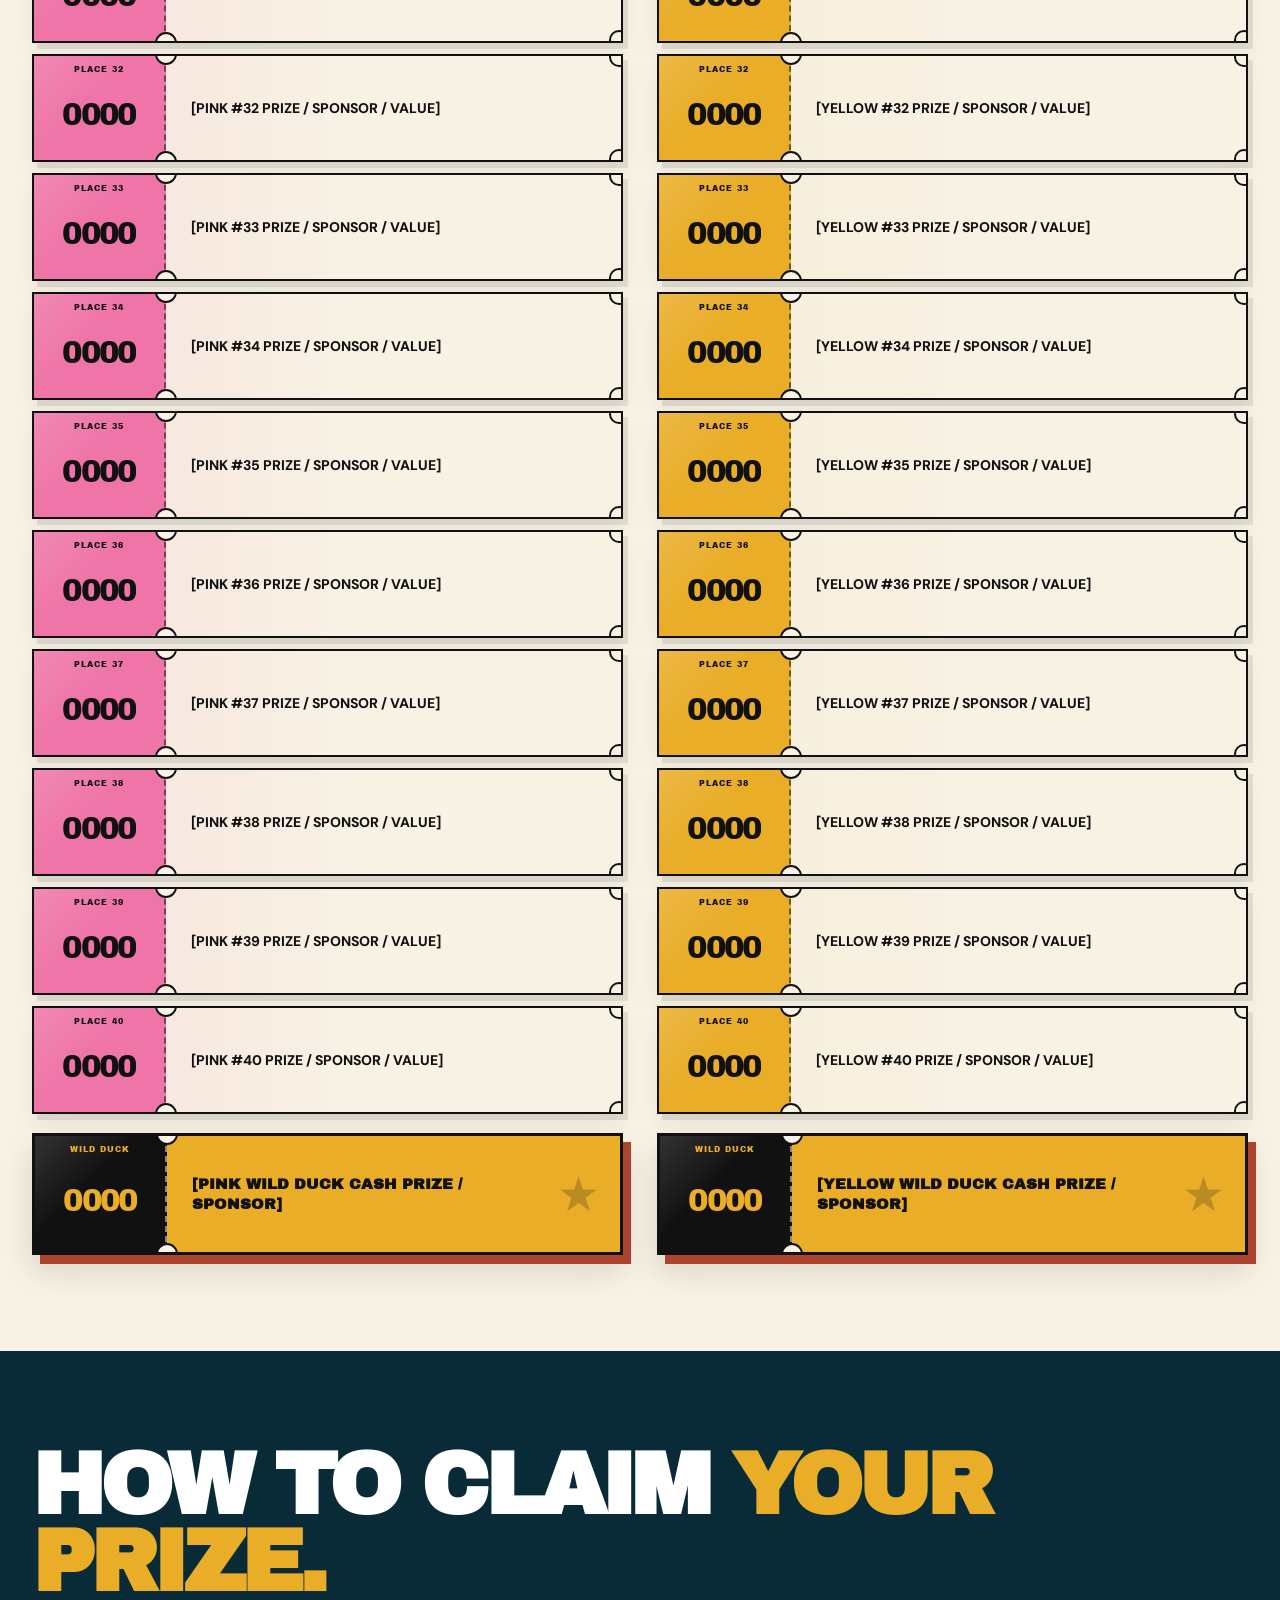
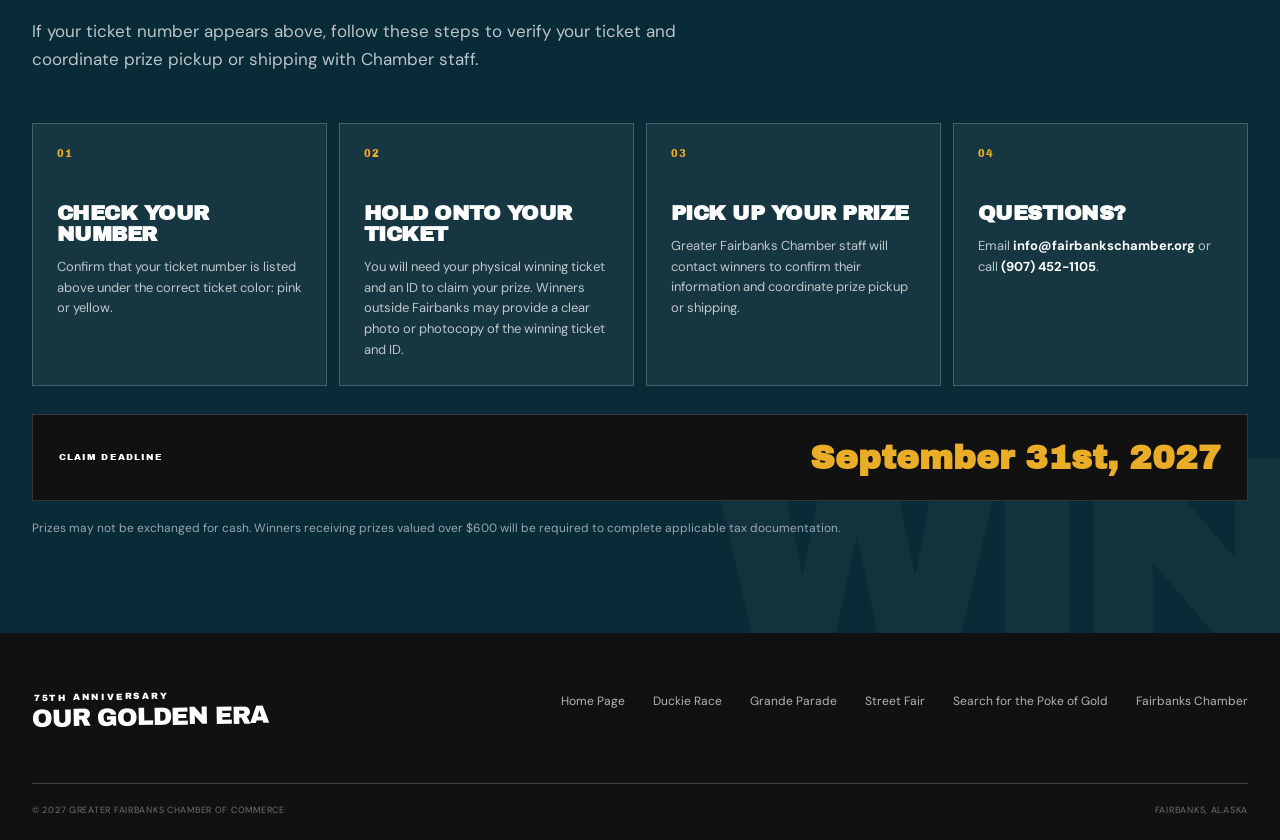
==== commit ac6d18b8: "Update duckie-race-results.html" ====
--- a/duckie-race-results.html
+++ b/duckie-race-results.html
@@ -90,7 +90,7 @@
   <!-- WINNERS -->
   <section class="section results-winners">
     <div class="shell">
-      <p class="eyebrow">2027 Official Results</p>
+      <p class="eyebrow"></p>
 
       <div class="results-heading-row">
         <h2 class="section-heading">Winning <em>Tickets.</em></h2>
@@ -108,7 +108,7 @@
               <span class="swatch pink" aria-hidden="true"></span>
               <h3>Pink Tickets</h3>
             </div>
-            <small>41 Winners</small>
+            <small></small>
           </div>
           <div aria-label="Pink winning tickets" class="ticket-list" id="pink-list"></div>
         </div>
@@ -120,7 +120,7 @@
               <span class="swatch yellow" aria-hidden="true"></span>
               <h3>Yellow Tickets</h3>
             </div>
-            <small>41 Winners</small>
+            <small></small>
           </div>
           <div aria-label="Yellow winning tickets" class="ticket-list" id="yellow-list"></div>
         </div>
@@ -178,7 +178,7 @@
 
       <div class="deadline-band results-deadline">
         <span>CLAIM DEADLINE</span>
-        <strong>[2027 PRIZE CLAIM DEADLINE]</strong>
+        <strong>September 31st, 2027</strong>
       </div>
 
       <p style="margin:18px 0 0; color:rgba(255,255,255,.58); font-size:12px; line-height:1.55;">
--- a/event-pages.css
+++ b/event-pages.css
@@ -1584,8 +1584,7 @@
 }
 
 /* =========================================================
-   GOLDEN DAYS — RUBBER DUCKIE RACE RESULTS
-   Supplemental styles loaded after /event-pages.css
+   RUBBER DUCKIE RACE RESULTS
    ========================================================= */
 
 .results-page .results-hero {
@@ -1607,7 +1606,7 @@
   max-width: 720px;
 }
 
-/* WINNERS */
+/* WINNERS AREA */
 .results-winners {
   background: var(--paper);
 }
@@ -1632,10 +1631,11 @@
   line-height: 1.6;
 }
 
+/* TWO COLUMNS */
 .ticket-columns {
   display: grid;
   grid-template-columns: repeat(2, minmax(0,1fr));
-  gap: 30px;
+  gap: 34px;
   align-items: start;
 }
 
@@ -1643,19 +1643,39 @@
   min-width: 0;
 }
 
+/* COLUMN HEADER */
 .column-head {
-  min-height: 78px;
-  padding: 18px 20px;
+  position: relative;
+  overflow: hidden;
+  min-height: 86px;
+  padding: 20px 22px;
   display: flex;
   align-items: center;
   justify-content: space-between;
   gap: 20px;
   background: var(--ink);
   color: var(--white);
-  border-bottom: 5px solid var(--gold);
+  border-bottom: 6px solid var(--gold);
+}
+
+.ticket-column:first-child .column-head {
+  border-bottom-color: #ef75a8;
+}
+
+.column-head::after {
+  content: "";
+  position: absolute;
+  right: -28px;
+  top: -42px;
+  width: 125px;
+  height: 125px;
+  border: 22px solid rgba(255,255,255,.035);
+  border-radius: 50%;
 }
 
 .column-head-main {
+  position: relative;
+  z-index: 1;
   display: flex;
   align-items: center;
   gap: 12px;
@@ -1664,13 +1684,15 @@
 .column-head h3 {
   margin: 0;
   font-family: var(--display);
-  font-size: clamp(24px, 2.7vw, 36px);
-  line-height: 1;
-  letter-spacing: -.04em;
+  font-size: clamp(25px, 2.7vw, 38px);
+  line-height: .95;
+  letter-spacing: -.045em;
   text-transform: uppercase;
 }
 
 .column-head small {
+  position: relative;
+  z-index: 1;
   color: rgba(255,255,255,.56);
   font-family: var(--display);
   font-size: 8px;
@@ -1680,11 +1702,11 @@
 }
 
 .swatch {
-  width: 15px;
-  height: 15px;
-  flex: 0 0 15px;
+  width: 17px;
+  height: 17px;
+  flex: 0 0 17px;
   border-radius: 50%;
-  border: 2px solid rgba(255,255,255,.72);
+  border: 2px solid rgba(255,255,255,.8);
 }
 
 .swatch.pink {
@@ -1695,11 +1717,12 @@
   background: var(--gold);
 }
 
+/* TICKET STACK */
 .ticket-list {
   display: flex;
   flex-direction: column;
-  gap: 8px;
-  padding-top: 10px;
+  gap: 11px;
+  padding-top: 14px;
 }
 
 .ticket,
@@ -1707,137 +1730,235 @@
   box-sizing: border-box;
 }
 
+/* PHYSICAL TICKET */
 .ticket {
+  --ticket-color: var(--gold);
   position: relative;
   width: 100%;
-  min-height: 94px;
+  min-height: 108px;
   display: grid;
-  grid-template-columns: 108px minmax(0,1fr);
+  grid-template-columns: 132px minmax(0,1fr);
   overflow: hidden;
-  border: 1px solid rgba(17,17,17,.2);
   background: var(--white);
-  box-shadow: 0 2px 0 rgba(17,17,17,.05);
-}
-
-.ticket:focus-visible {
-  outline: 3px solid var(--blue);
-  outline-offset: 2px;
-}
-
+  border: 2px solid var(--ink);
+  box-shadow:
+    5px 6px 0 rgba(17,17,17,.09),
+    0 10px 22px rgba(17,17,17,.06);
+  transition:
+    transform .18s ease,
+    box-shadow .18s ease;
+}
+
+.ticket:hover {
+  transform: translateY(-3px) rotate(-.15deg);
+  box-shadow:
+    7px 9px 0 rgba(17,17,17,.1),
+    0 14px 26px rgba(17,17,17,.09);
+}
+
+.ticket.pink {
+  --ticket-color: #ef75a8;
+}
+
+.ticket.yellow {
+  --ticket-color: var(--gold);
+}
+
+/* colored stub */
 .num-block {
   position: relative;
   min-width: 0;
   max-width: 100%;
-  padding: 28px 12px 14px;
+  padding: 30px 14px 15px;
   display: flex;
   align-items: center;
   justify-content: center;
   overflow: hidden;
-  border-right: 2px dashed rgba(17,17,17,.32);
+  background: var(--ticket-color);
   color: var(--ink);
-}
-
-.ticket.pink .num-block {
-  background: #ef8cb5;
-}
-
-.ticket.yellow .num-block {
-  background: var(--gold);
+  border-right: 2px dashed rgba(17,17,17,.55);
+}
+
+.num-block::before {
+  content: "";
+  position: absolute;
+  inset: 0;
+  background:
+    linear-gradient(
+      135deg,
+      rgba(255,255,255,.14),
+      transparent 42%
+    );
+  pointer-events: none;
 }
 
 .place-label {
   position: absolute;
-  top: 8px;
-  left: 7px;
-  right: 7px;
-  font-family: var(--display);
-  font-size: 7px;
-  line-height: 1.15;
-  letter-spacing: .1em;
+  z-index: 1;
+  top: 10px;
+  left: 8px;
+  right: 8px;
+  font-family: var(--display);
+  font-size: 8px;
+  line-height: 1.1;
+  letter-spacing: .12em;
   text-align: center;
   text-transform: uppercase;
   white-space: nowrap;
 }
 
 .num {
+  position: relative;
+  z-index: 1;
   display: block;
   max-width: 100%;
   overflow: hidden;
   font-family: var(--display);
-  font-size: 23px;
+  font-size: clamp(26px, 2.4vw, 35px);
   line-height: 1;
-  letter-spacing: -.035em;
+  letter-spacing: -.05em;
   text-overflow: ellipsis;
   white-space: nowrap;
 }
 
+/* prize side */
 .prize-block {
+  position: relative;
   min-width: 0;
   max-width: 100%;
-  padding: 18px 22px;
+  padding: 20px 25px;
   display: flex;
   align-items: center;
   overflow: hidden;
+  background:
+    linear-gradient(
+      90deg,
+      rgba(233,173,40,.045),
+      transparent 42%
+    ),
+    var(--paper);
+}
+
+.ticket.pink .prize-block {
+  background:
+    linear-gradient(
+      90deg,
+      rgba(239,117,168,.08),
+      transparent 42%
+    ),
+    var(--paper);
 }
 
 .prize {
+  position: relative;
+  z-index: 1;
   display: block;
   width: 100%;
   max-width: 100%;
-  white-space: normal;
+  color: var(--ink);
   font-size: 14px;
-  font-weight: 700;
-  line-height: 1.5;
+  font-weight: 800;
+  line-height: 1.48;
   overflow-wrap: anywhere;
   word-break: normal;
   hyphens: none;
 }
 
+/* perforation holes */
 .notch {
   position: absolute;
-  z-index: 2;
-  left: 98px;
-  width: 20px;
-  height: 20px;
+  z-index: 4;
+  left: 121px;
+  width: 22px;
+  height: 22px;
   border-radius: 50%;
   background: var(--paper);
-  border: 1px solid rgba(17,17,17,.12);
+  border: 2px solid var(--ink);
 }
 
 .notch.top {
-  top: -11px;
+  top: -13px;
 }
 
 .notch.bottom {
-  bottom: -11px;
-}
-
+  bottom: -13px;
+}
+
+/* little ticket corner cuts */
+.ticket::before,
+.ticket::after {
+  content: "";
+  position: absolute;
+  z-index: 5;
+  right: -8px;
+  width: 16px;
+  height: 16px;
+  border-radius: 50%;
+  background: var(--paper);
+  border: 2px solid var(--ink);
+}
+
+.ticket::before {
+  top: -9px;
+}
+
+.ticket::after {
+  bottom: -9px;
+}
+
+/* WILD DUCK */
 .ticket.wild-duck {
-  border: 2px solid var(--ink);
+  --ticket-color: var(--gold);
+  min-height: 122px;
+  margin-top: 8px;
+  border: 3px solid var(--ink);
   background: var(--gold);
+  box-shadow:
+    8px 9px 0 var(--red),
+    0 16px 30px rgba(17,17,17,.13);
 }
 
 .ticket.wild-duck .num-block {
   background: var(--ink);
   color: var(--gold);
-  border-right-color: rgba(255,255,255,.32);
+  border-right-color: rgba(255,255,255,.5);
 }
 
 .ticket.wild-duck .prize-block {
-  padding-right: 76px;
+  padding-right: 90px;
+  background: var(--gold);
+}
+
+.ticket.wild-duck .prize {
+  font-family: var(--display);
+  font-size: 15px;
+  line-height: 1.35;
 }
 
 .ticket.wild-duck::after {
   content: "★";
-  position: absolute;
-  right: 18px;
+  right: 20px;
+  bottom: auto;
   top: 50%;
+  width: auto;
+  height: auto;
   transform: translateY(-50%);
-  color: rgba(17,17,17,.2);
-  font-size: 42px;
-}
-
-/* CLAIM */
+  border: 0;
+  border-radius: 0;
+  background: transparent;
+  color: rgba(17,17,17,.22);
+  font-size: 48px;
+}
+
+.ticket.wild-duck::before {
+  display: none;
+}
+
+.ticket.wild-duck .notch {
+  background: var(--paper);
+}
+
+/* CLAIM SECTION */
 .results-claim {
   position: relative;
   overflow: hidden;
@@ -1927,7 +2048,7 @@
   color: var(--gold);
 }
 
-/* RESPONSIVE */
+/* TABLET */
 @media (max-width: 980px) {
   .results-heading-row {
     grid-template-columns: 1fr;
@@ -1936,19 +2057,15 @@
 
   .ticket-columns {
     grid-template-columns: 1fr;
-    gap: 52px;
+    gap: 54px;
   }
 
   .ticket {
-    grid-template-columns: 116px minmax(0,1fr);
+    grid-template-columns: 145px minmax(0,1fr);
   }
 
   .notch {
-    left: 106px;
-  }
-
-  .prize {
-    font-size: 14.5px;
+    left: 134px;
   }
 
   .results-steps {
@@ -1956,6 +2073,7 @@
   }
 }
 
+/* MOBILE */
 @media (max-width: 700px) {
   .results-page .results-hero {
     min-height: 620px;
@@ -1980,7 +2098,7 @@
   }
 
   .column-head {
-    min-height: 70px;
+    min-height: 72px;
     padding: 16px;
   }
 
@@ -1989,26 +2107,31 @@
   }
 
   .ticket {
-    grid-template-columns: 88px minmax(0,1fr);
-    min-height: 88px;
+    min-height: 94px;
+    grid-template-columns: 94px minmax(0,1fr);
+    box-shadow:
+      3px 4px 0 rgba(17,17,17,.08);
   }
 
   .notch {
-    left: 78px;
+    left: 83px;
+    width: 20px;
+    height: 20px;
   }
 
   .num-block {
-    padding: 26px 8px 12px;
+    padding: 27px 8px 12px;
+  }
+
+  .place-label {
+    top: 8px;
+    left: 4px;
+    right: 4px;
+    font-size: 6px;
   }
 
   .num {
-    font-size: 19px;
-  }
-
-  .place-label {
-    left: 5px;
-    right: 5px;
-    font-size: 6px;
+    font-size: 21px;
   }
 
   .prize-block {
@@ -2016,19 +2139,29 @@
   }
 
   .prize {
-    font-size: 13px;
-    line-height: 1.45;
+    font-size: 12.5px;
+    line-height: 1.42;
+  }
+
+  .ticket.wild-duck {
+    min-height: 108px;
+    box-shadow:
+      5px 6px 0 var(--red);
   }
 
   .ticket.wild-duck .prize-block {
-    padding: 28px 14px 15px;
+    padding: 27px 14px 14px;
+  }
+
+  .ticket.wild-duck .prize {
+    font-size: 12px;
   }
 
   .ticket.wild-duck::after {
-    top: 9px;
+    top: 8px;
     right: 12px;
     transform: none;
-    font-size: 20px;
+    font-size: 23px;
   }
 
   .results-claim-intro {
@@ -2055,18 +2188,24 @@
   }
 
   .ticket {
-    grid-template-columns: 80px minmax(0,1fr);
+    grid-template-columns: 84px minmax(0,1fr);
   }
 
   .notch {
-    left: 70px;
+    left: 73px;
   }
 
   .num {
-    font-size: 17px;
+    font-size: 18px;
   }
 
   .prize {
-    font-size: 12.5px;
-  }
-}
+    font-size: 12px;
+  }
+}
+
+@media (hover:none) {
+  .ticket:hover {
+    transform: none;
+  }
+}
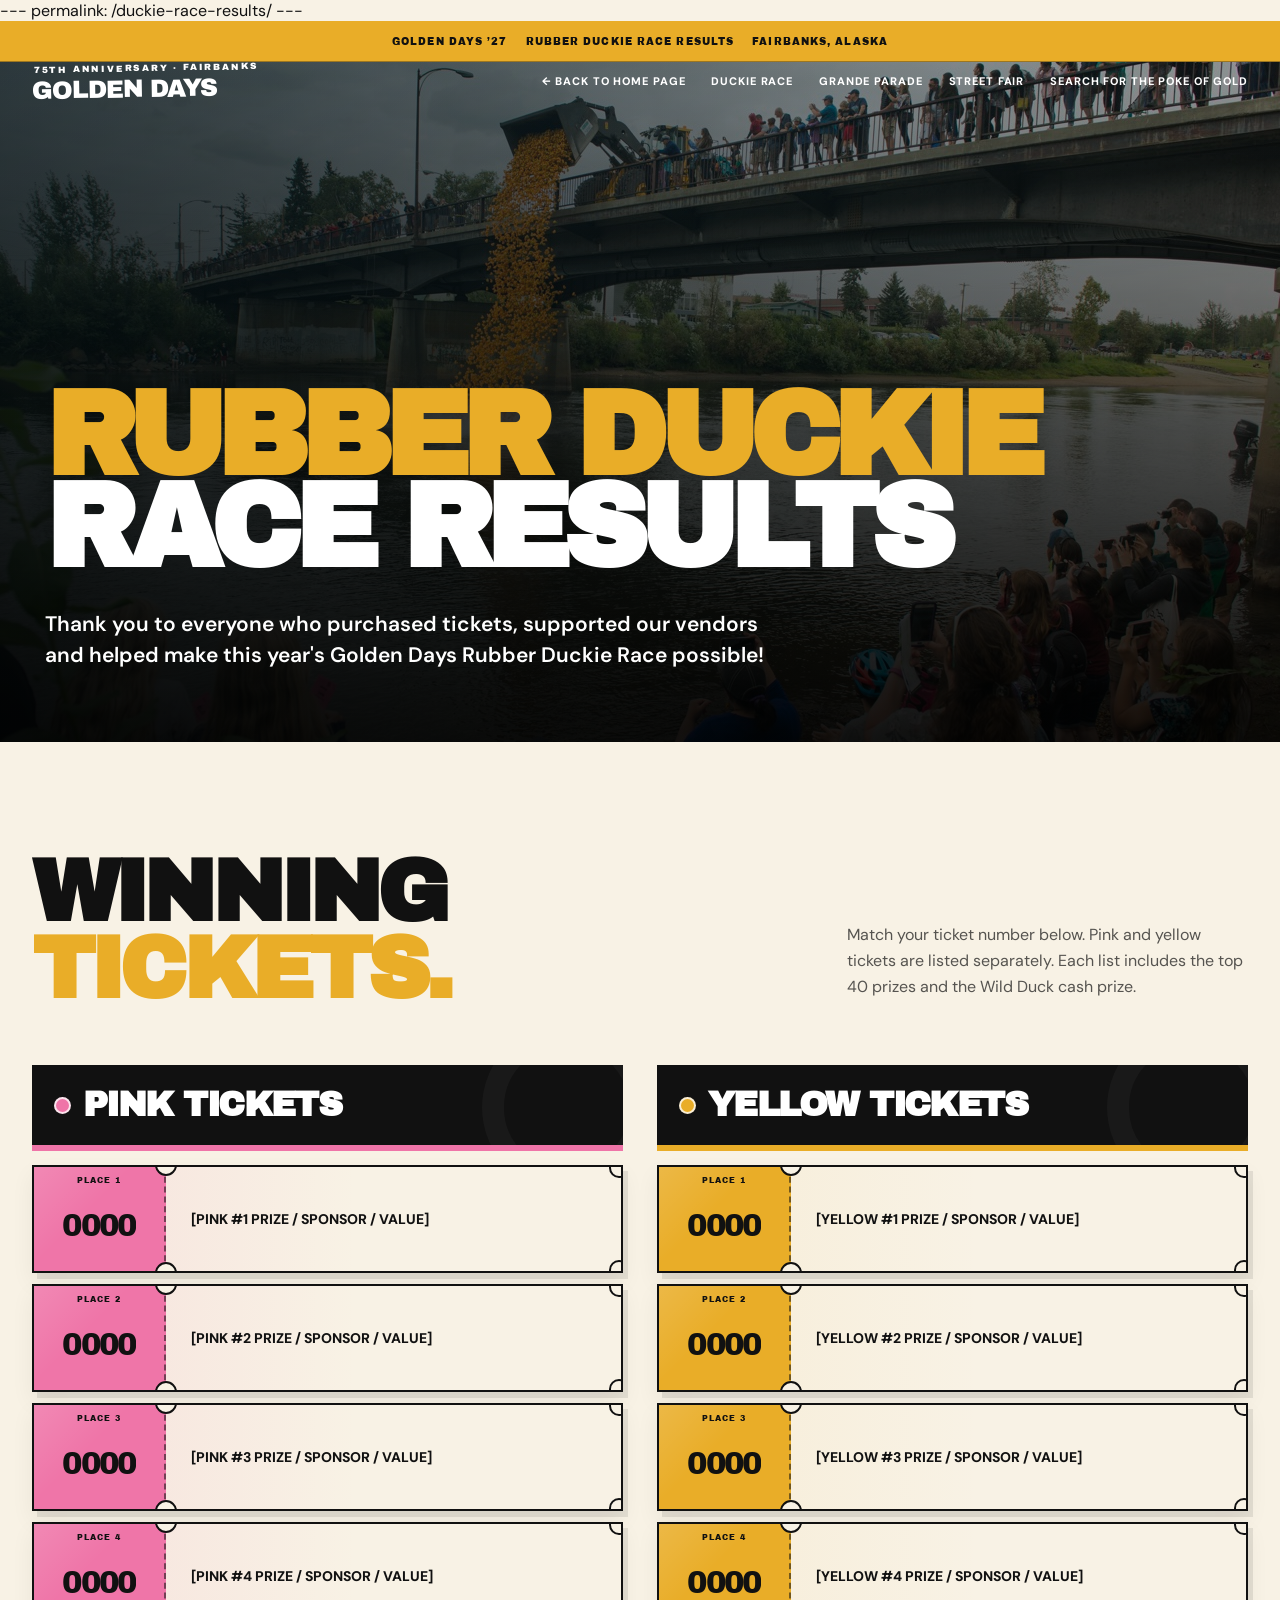
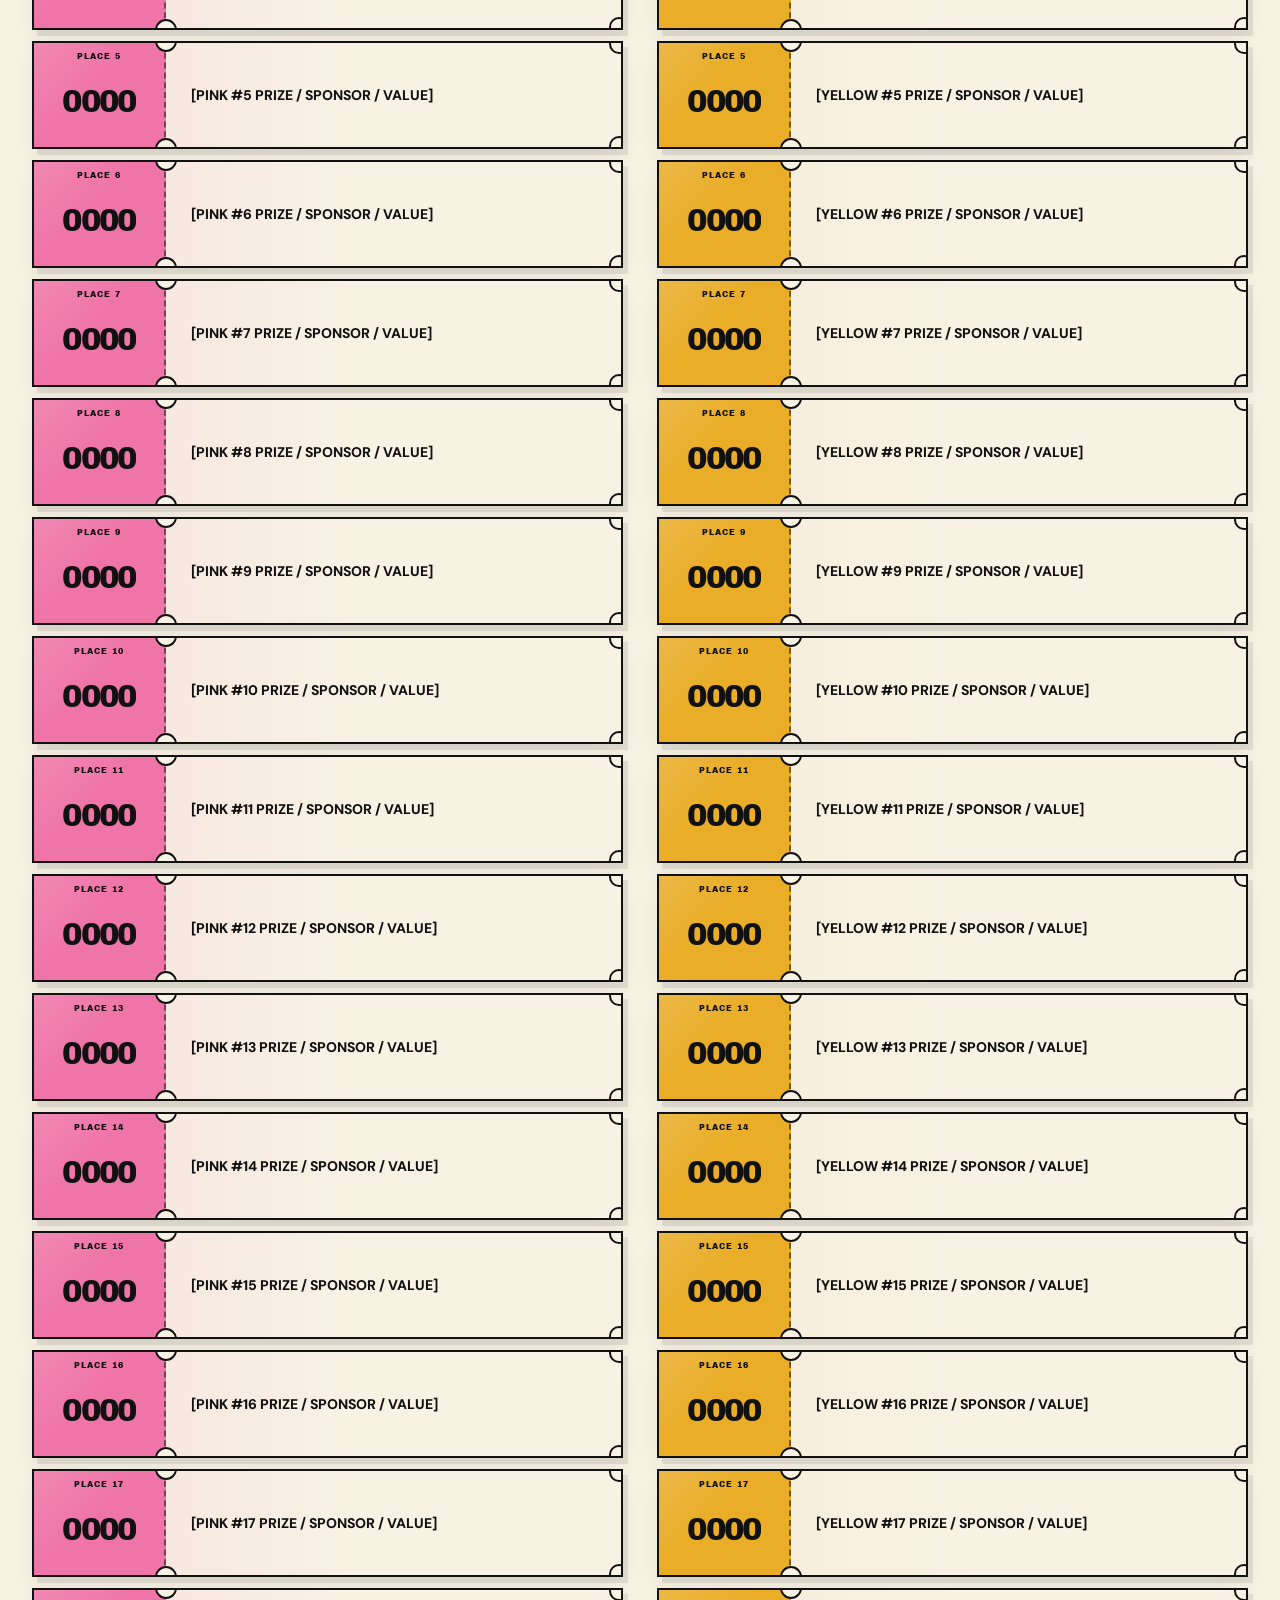
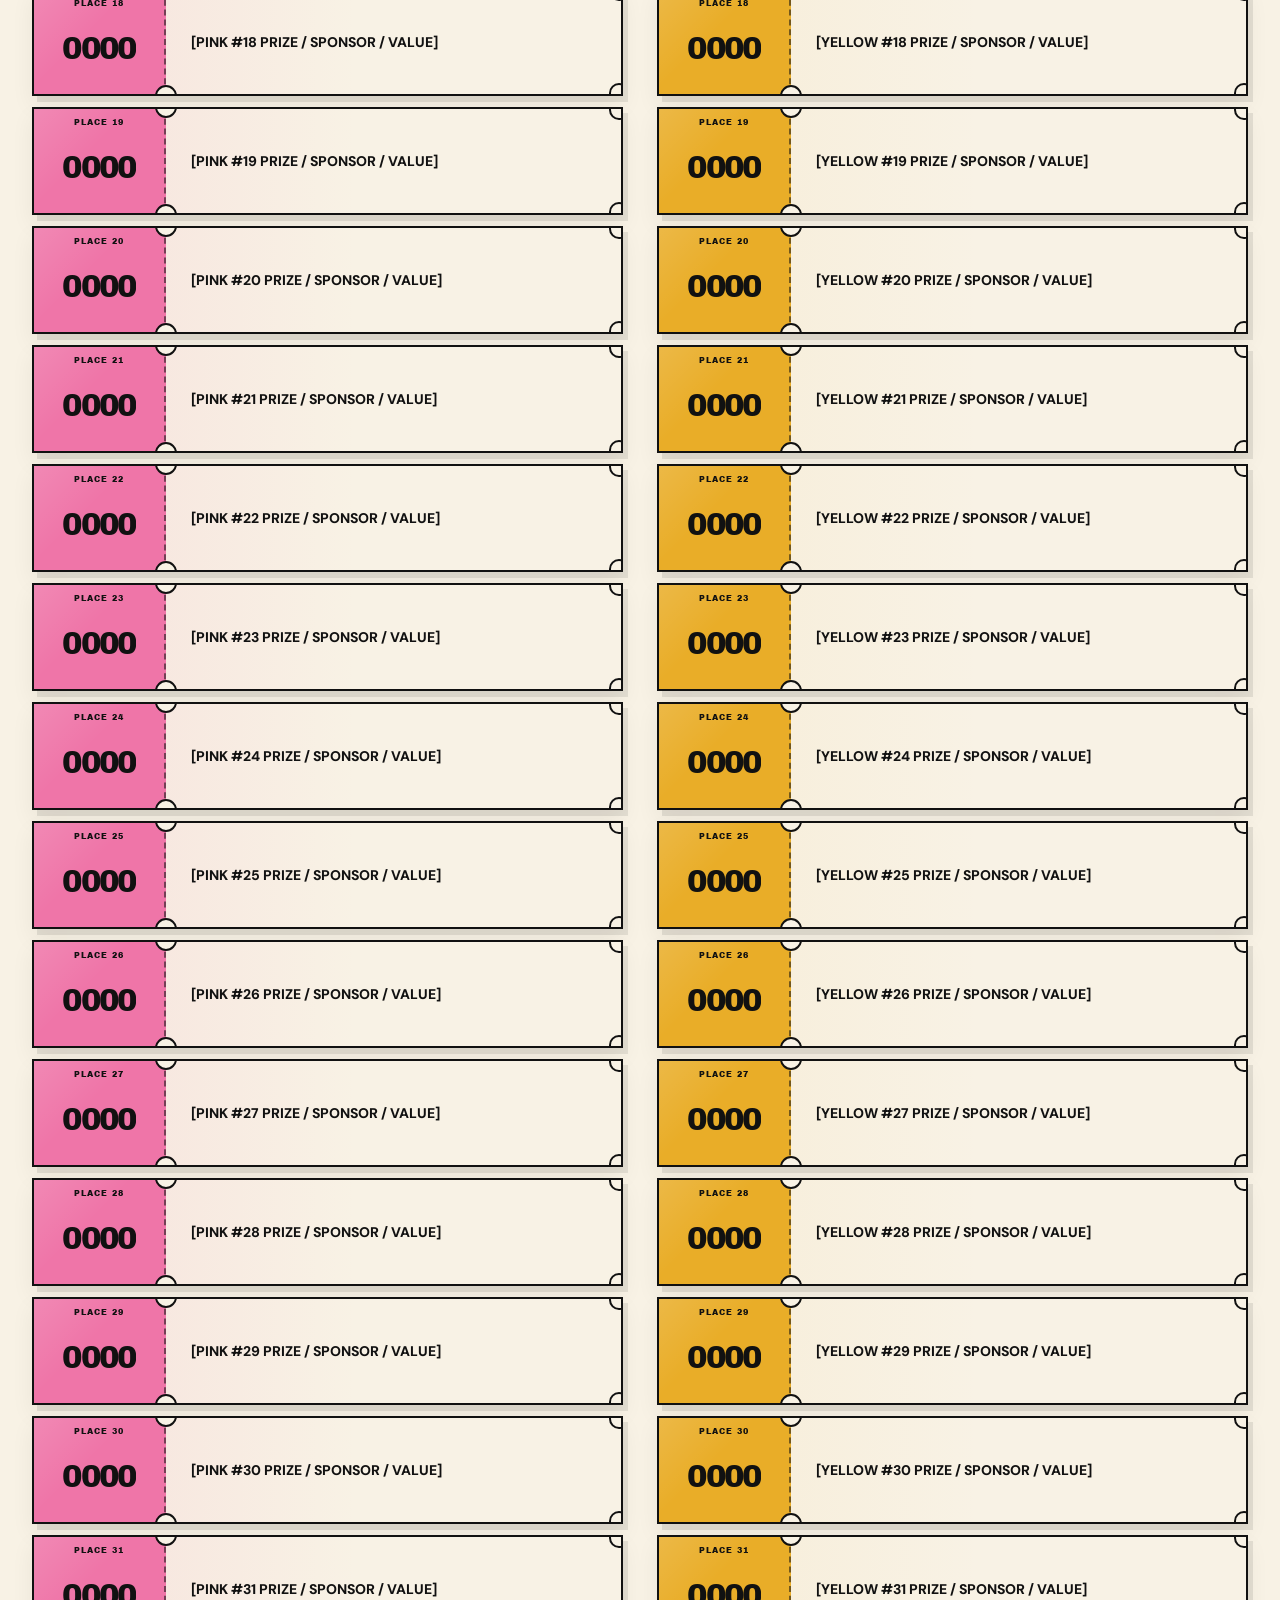
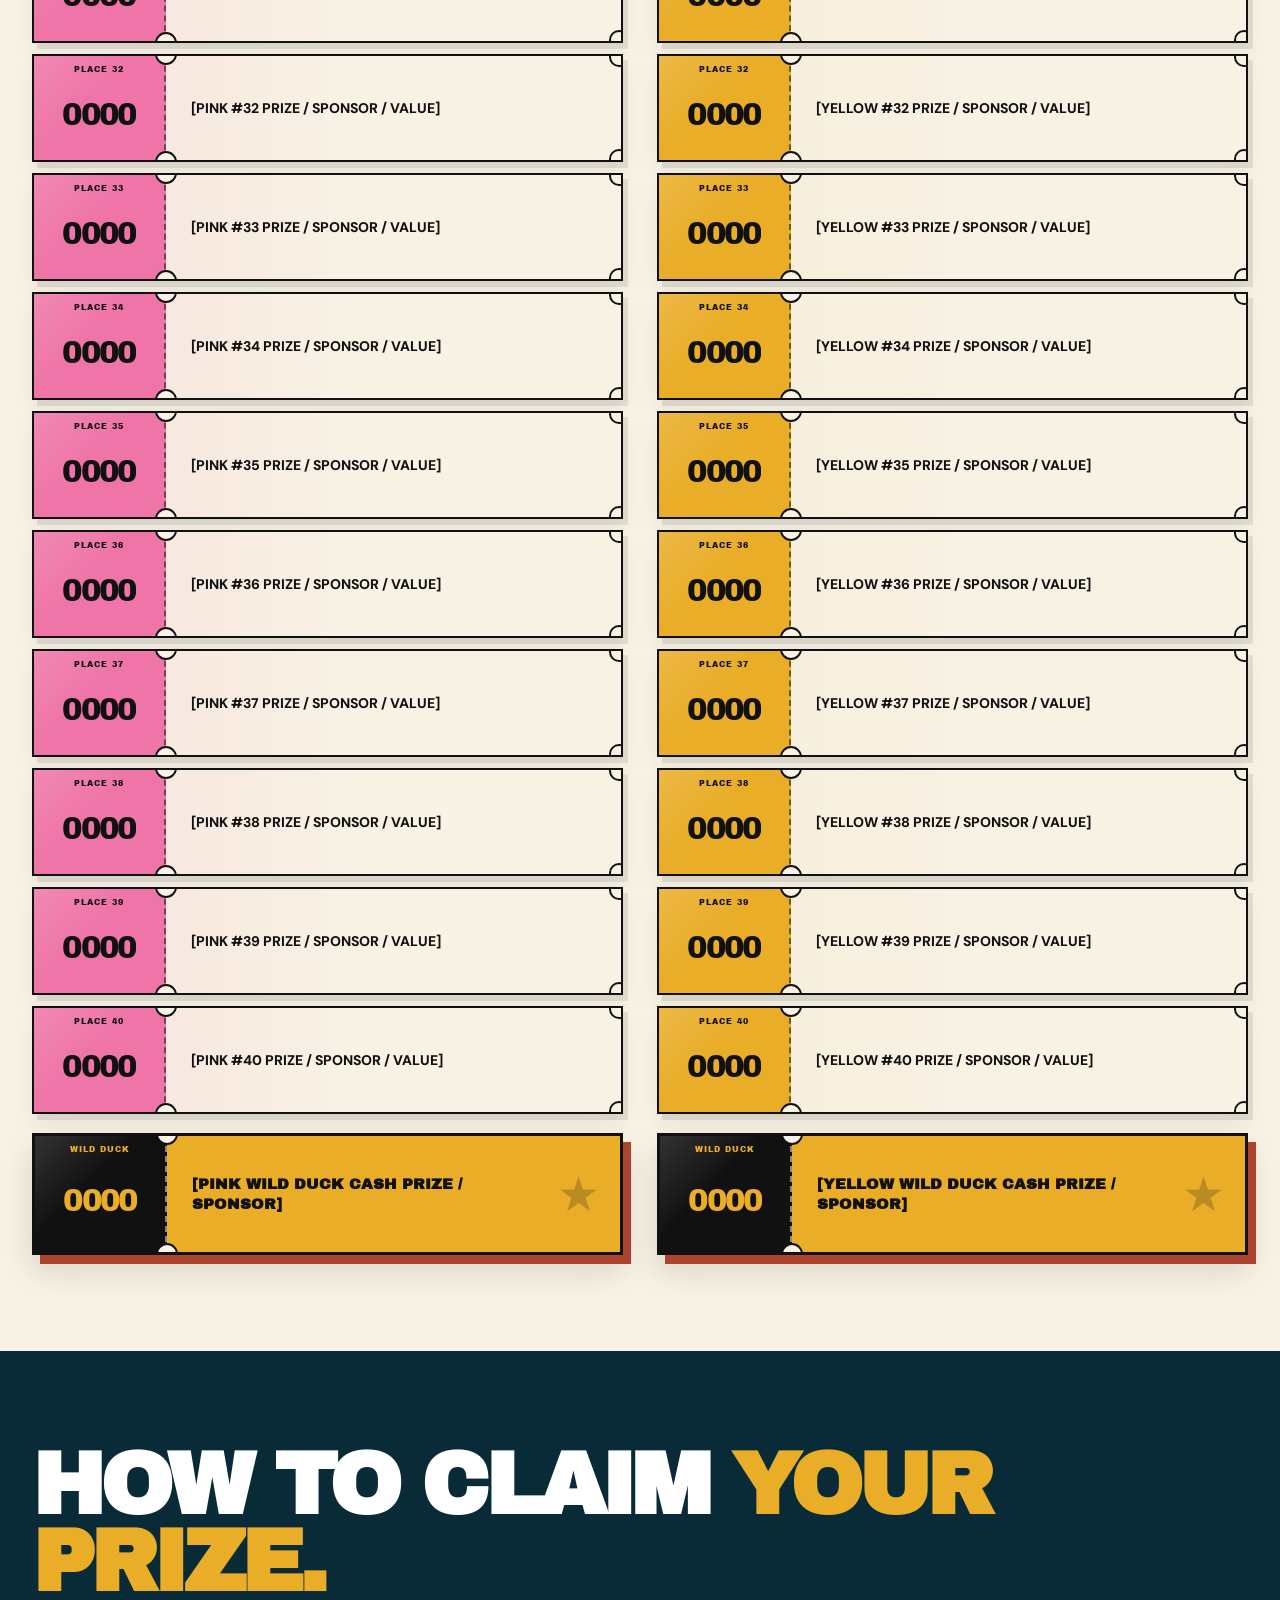
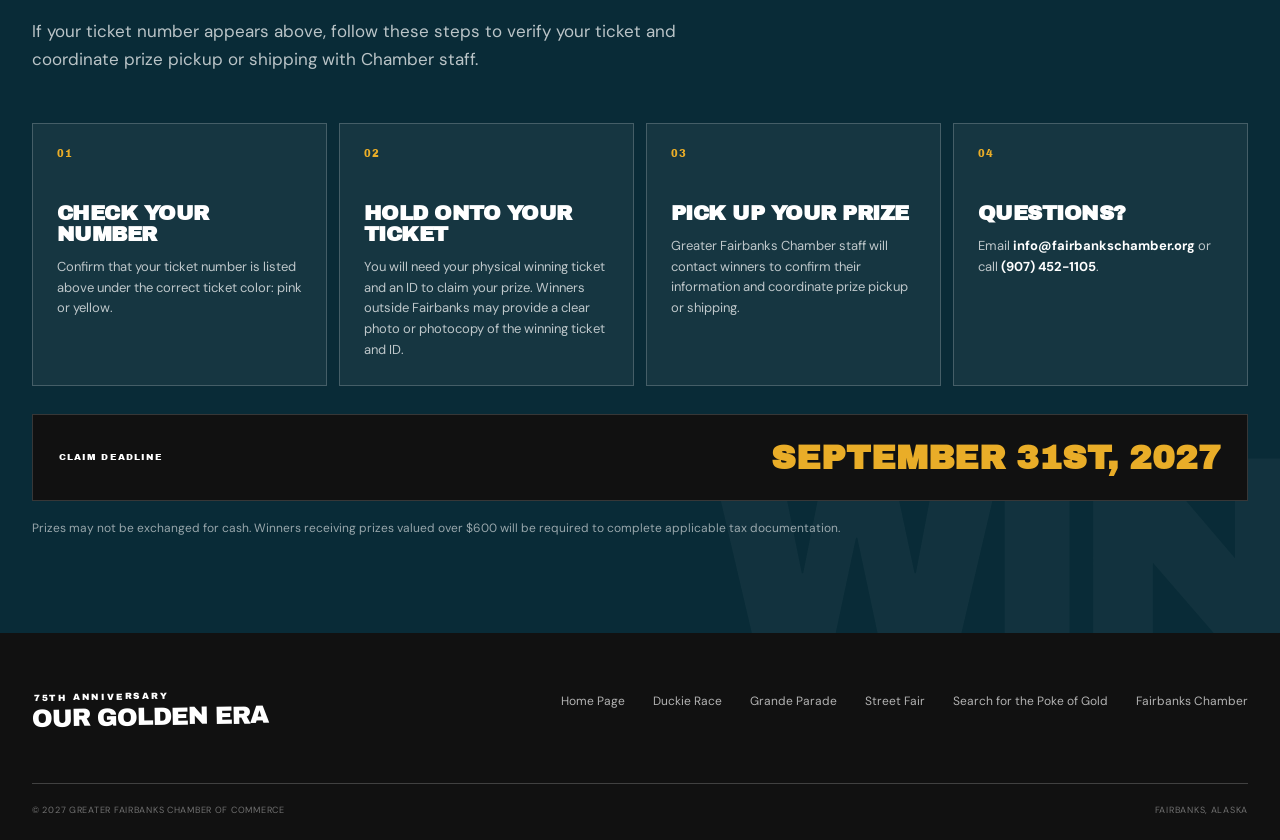
==== commit 16d17f41: "Update duckie-race-results.html" ====
--- a/duckie-race-results.html
+++ b/duckie-race-results.html
@@ -178,7 +178,7 @@
 
       <div class="deadline-band results-deadline">
         <span>CLAIM DEADLINE</span>
-        <strong>September 31st, 2027</strong>
+        <strong>SEPTEMBER 31ST, 2027</strong>
       </div>
 
       <p style="margin:18px 0 0; color:rgba(255,255,255,.58); font-size:12px; line-height:1.55;">
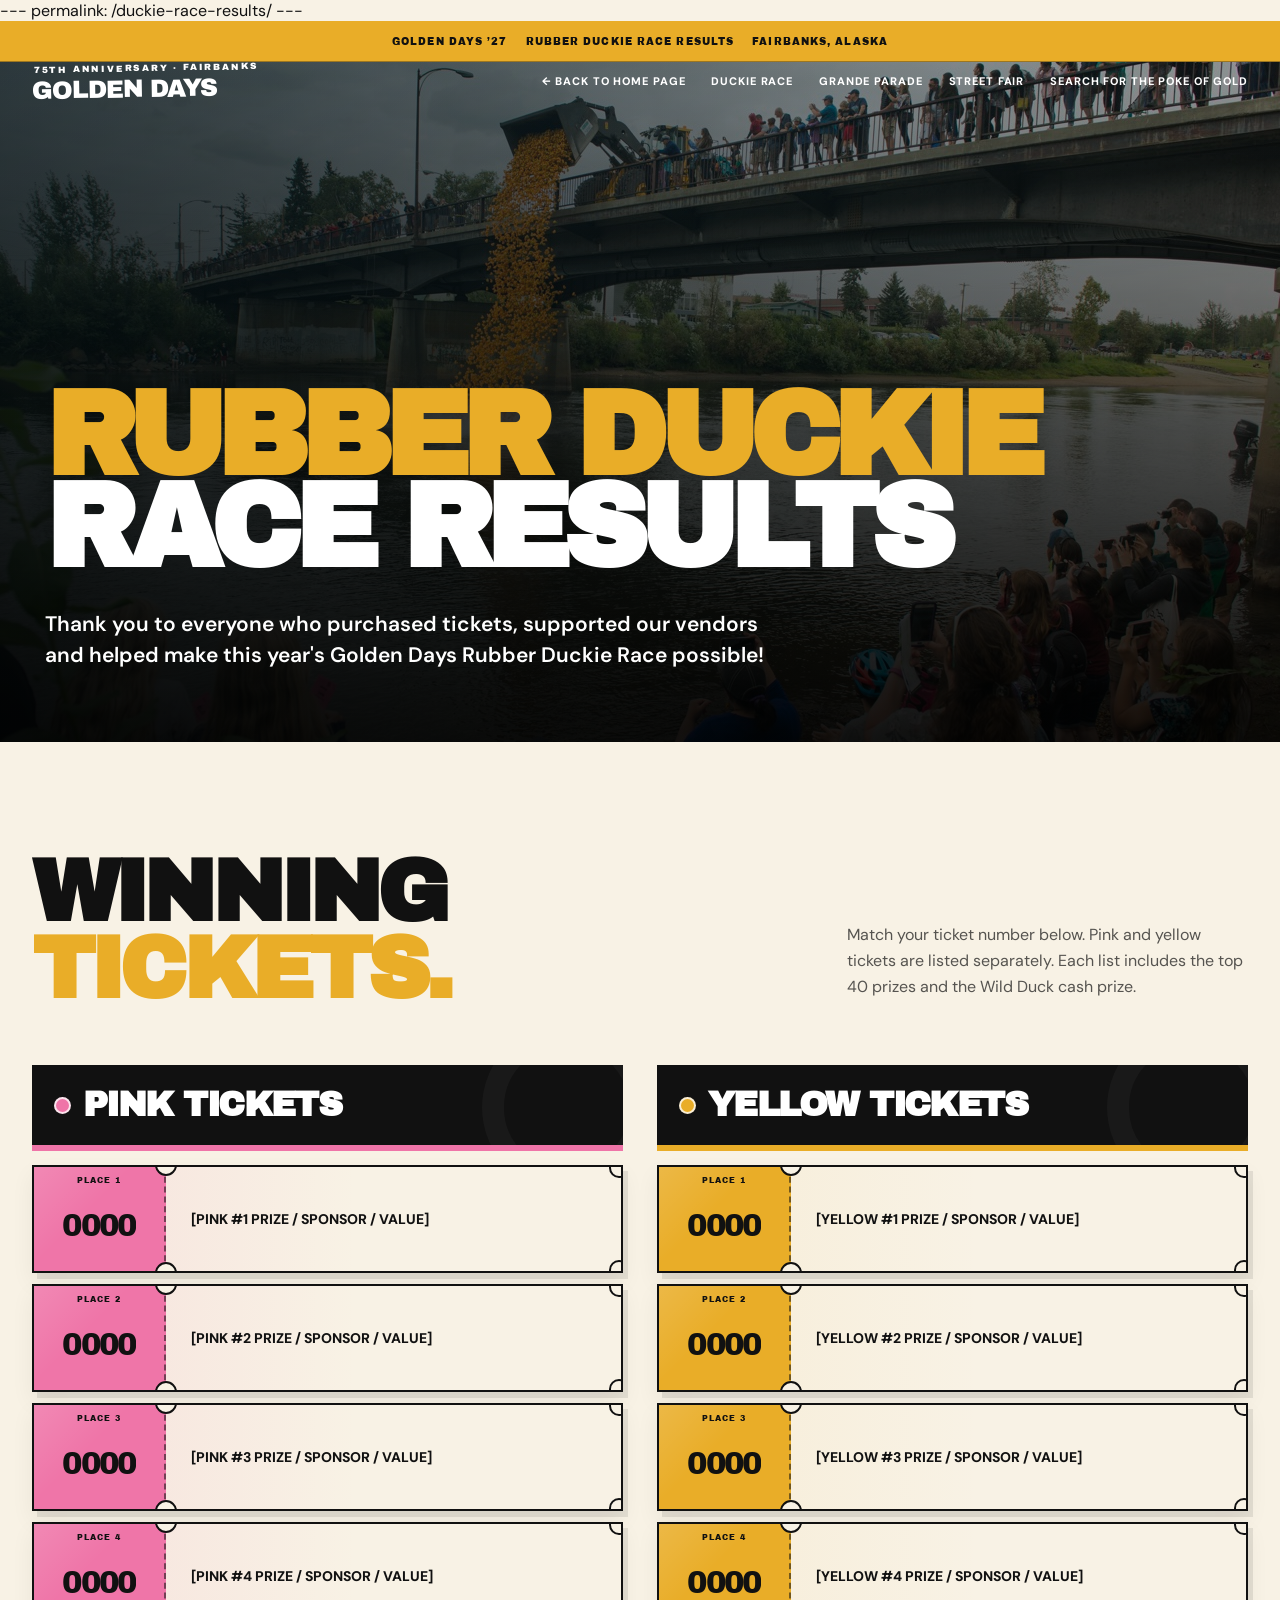
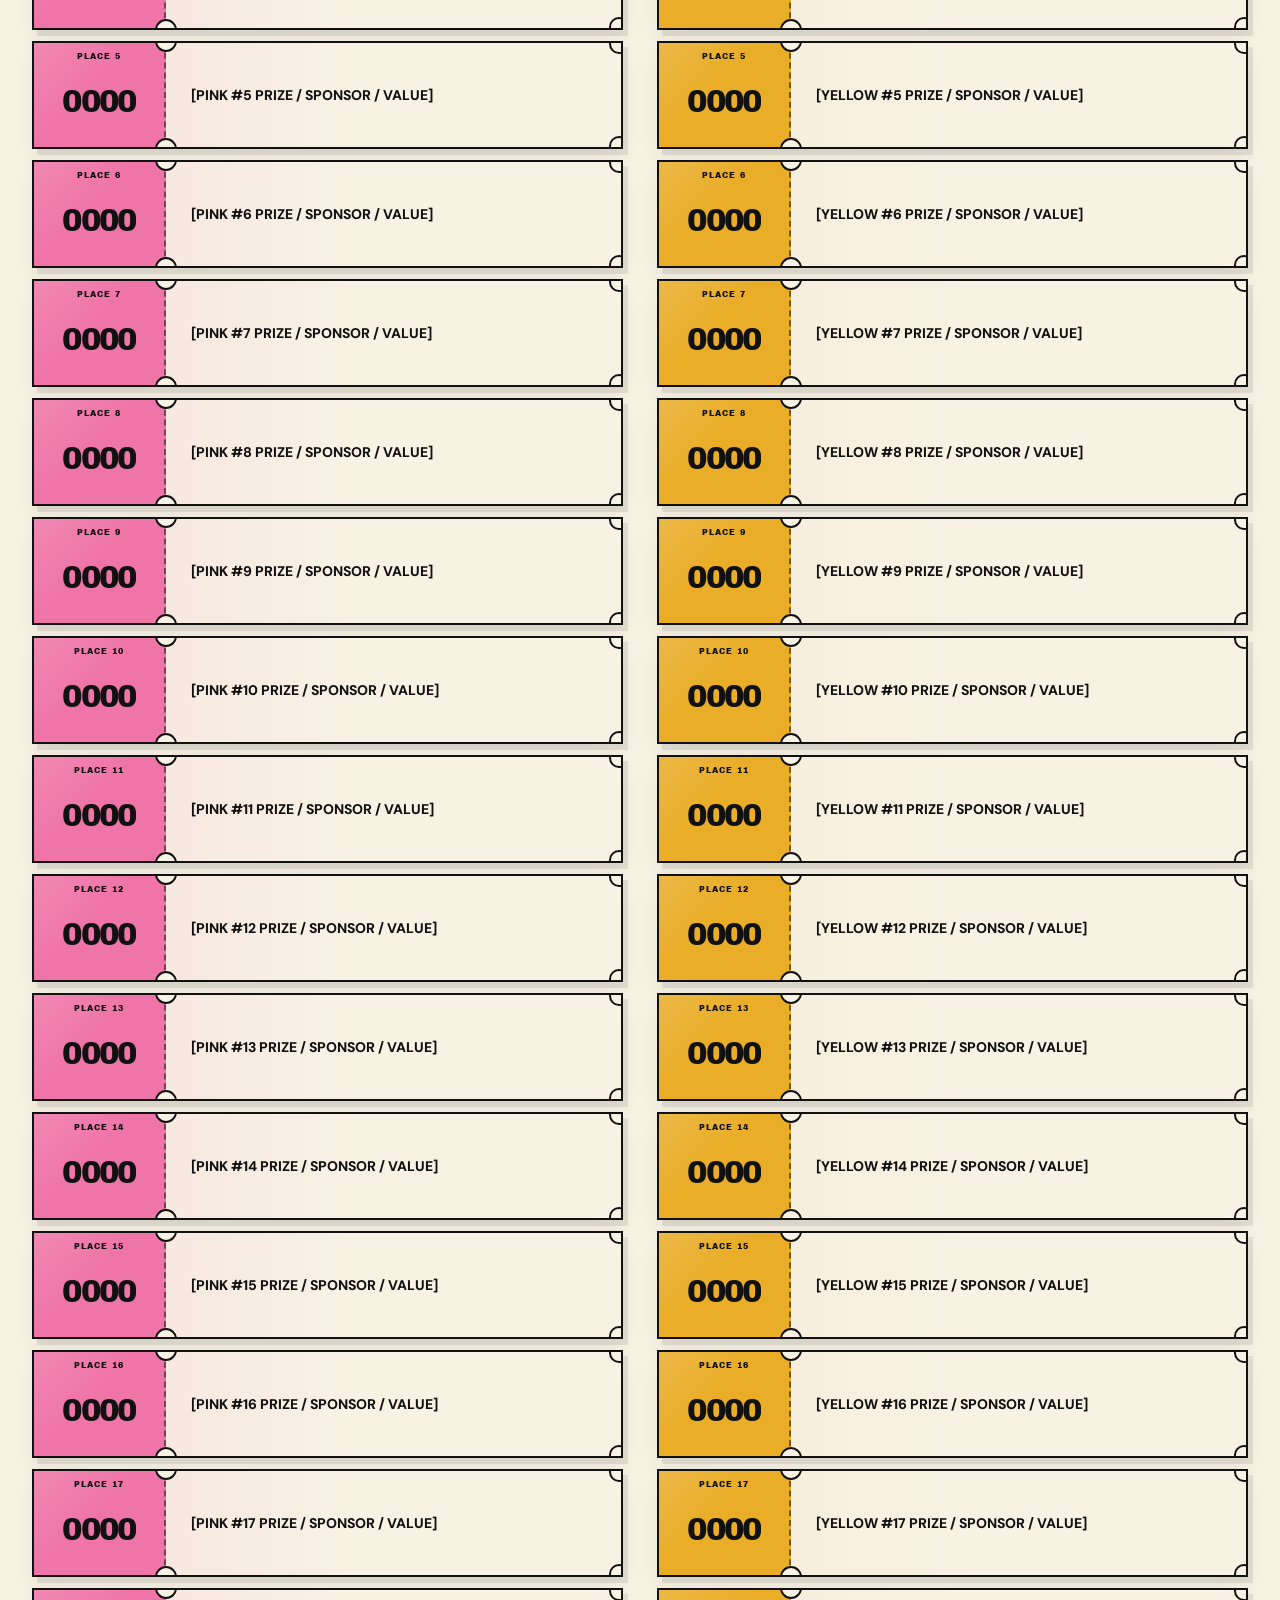
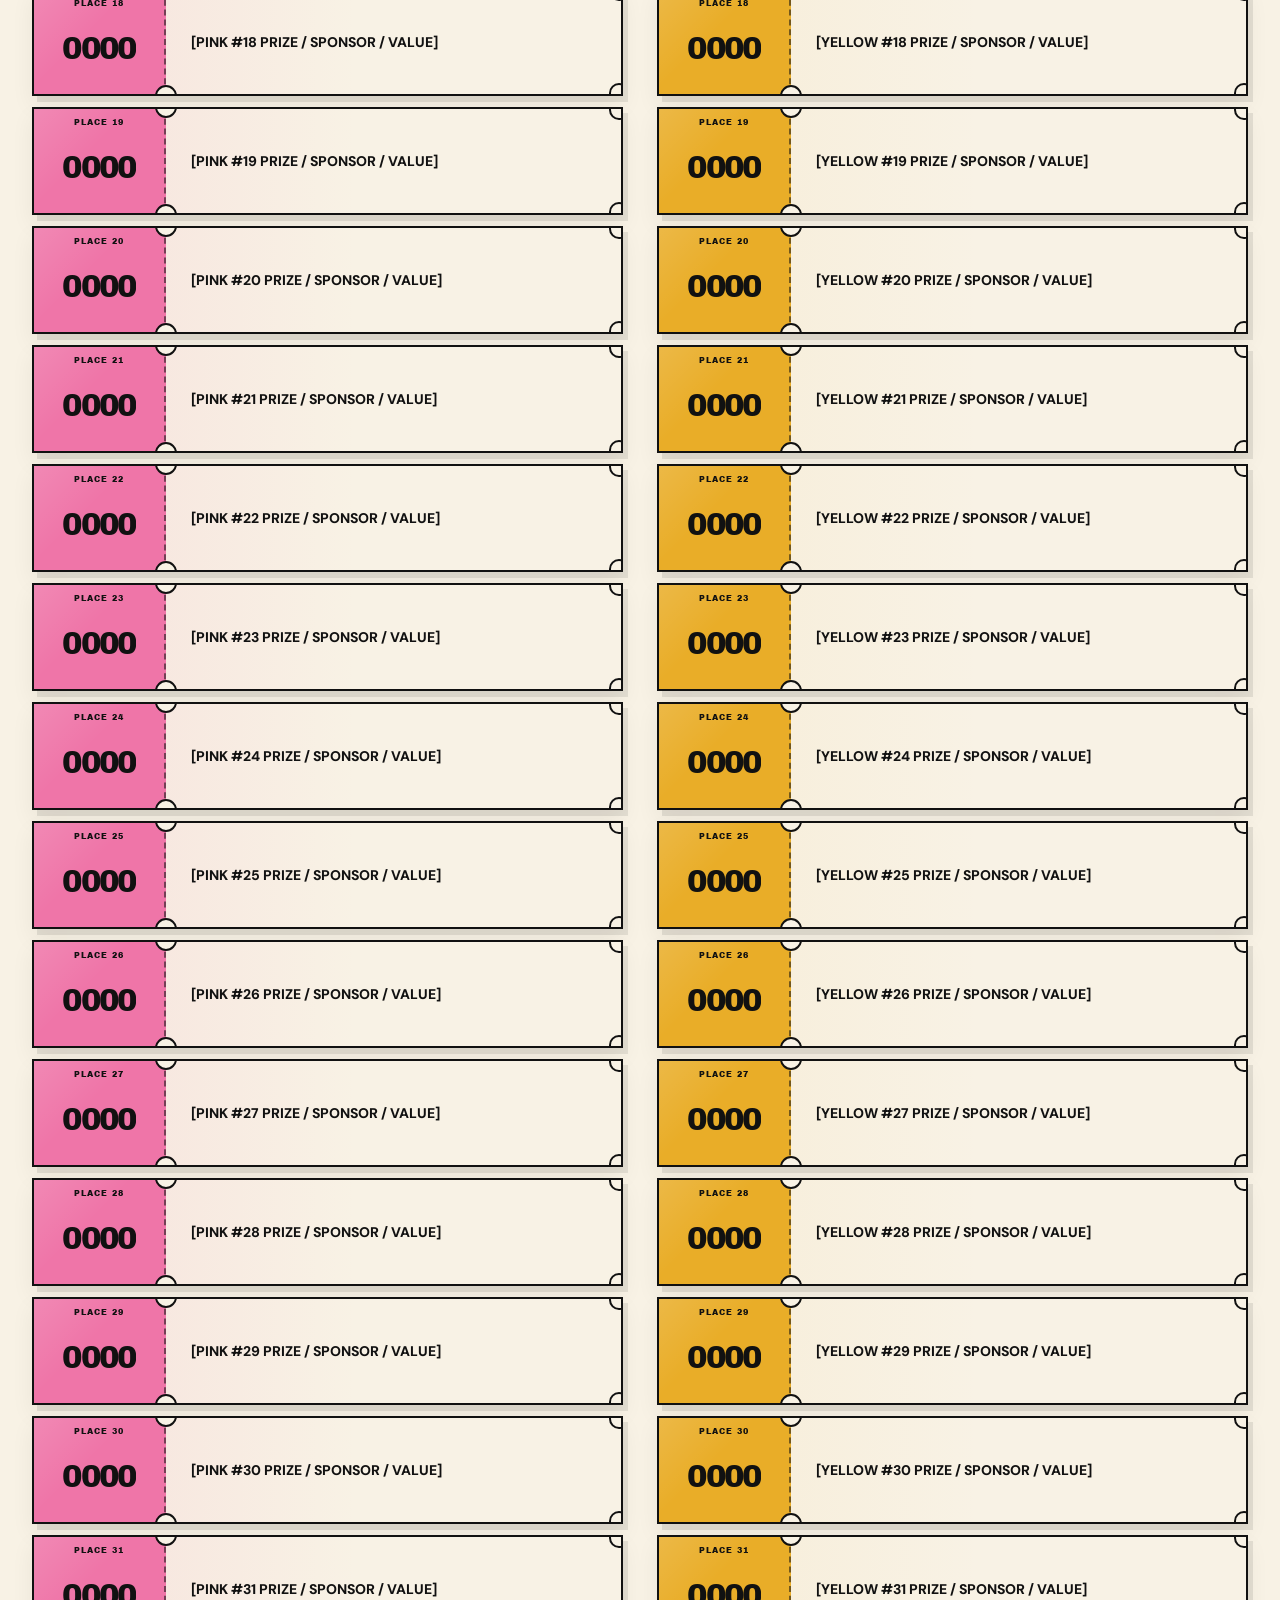
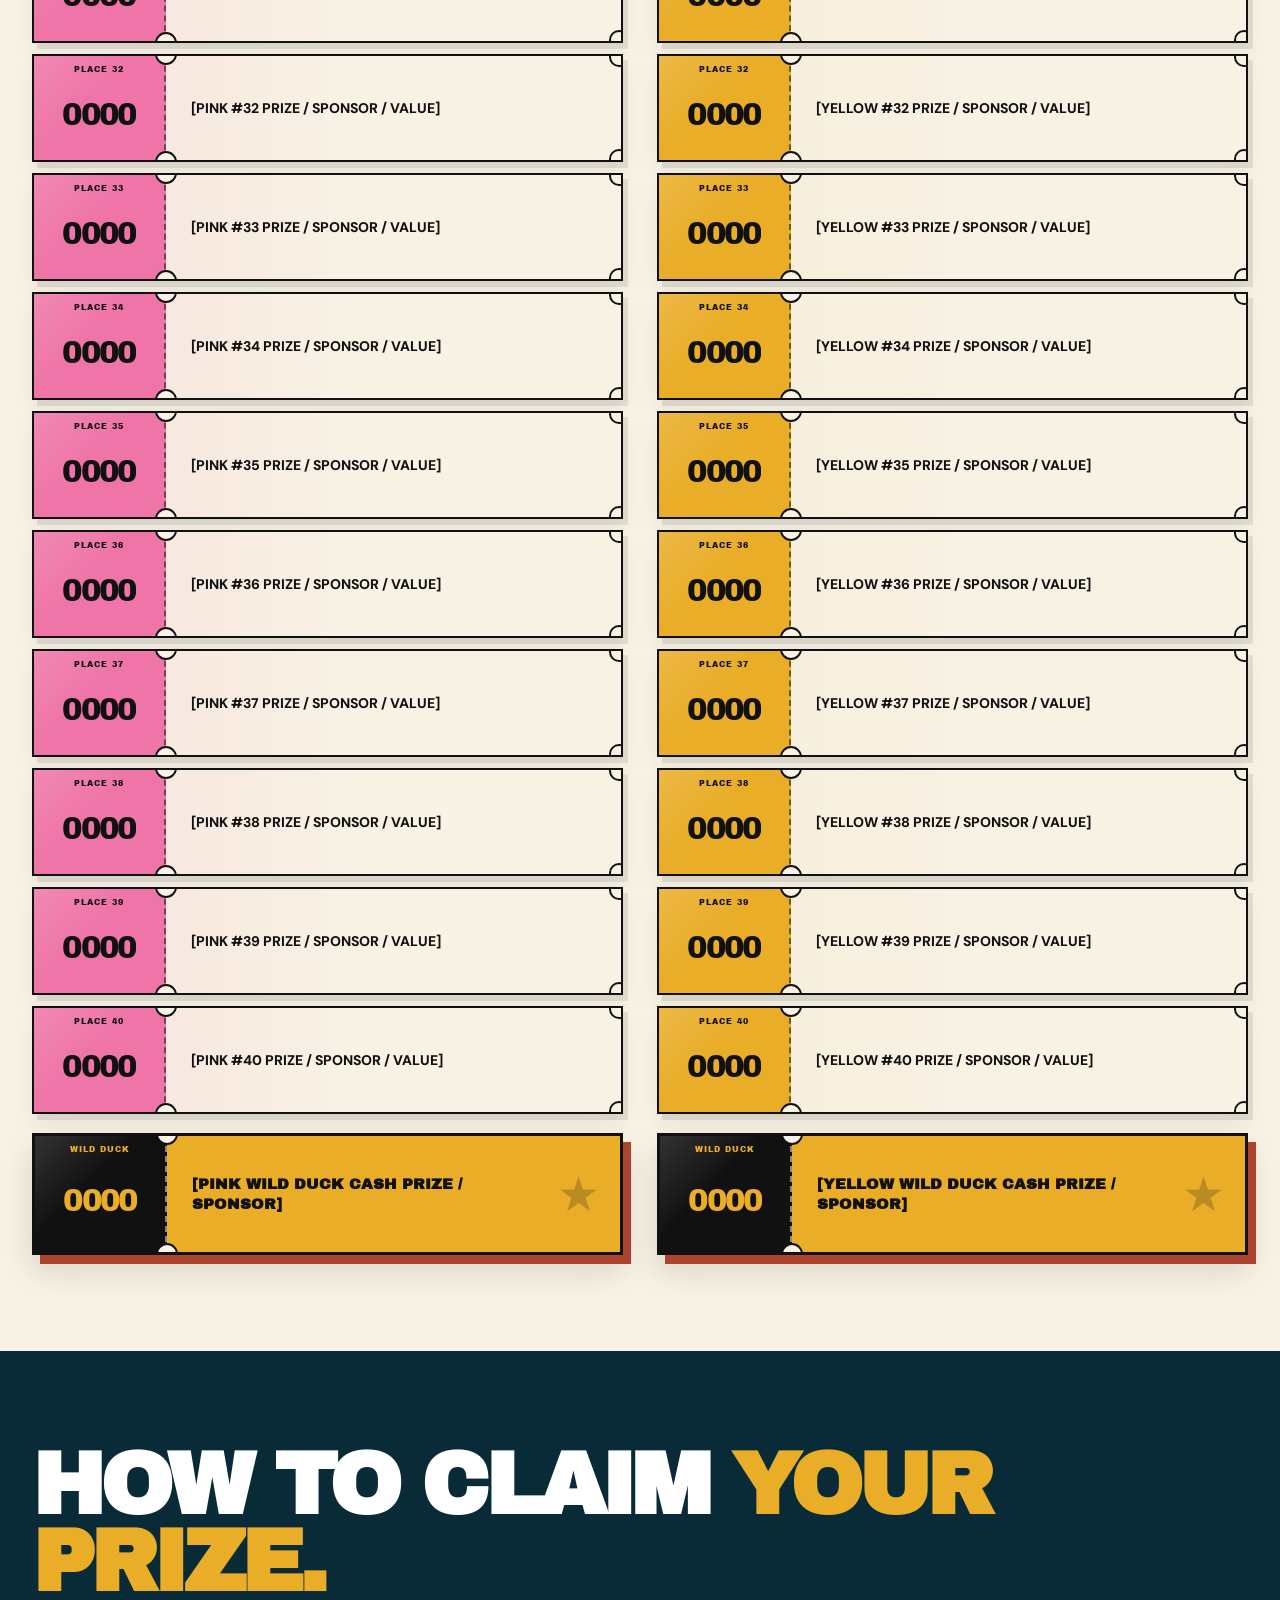
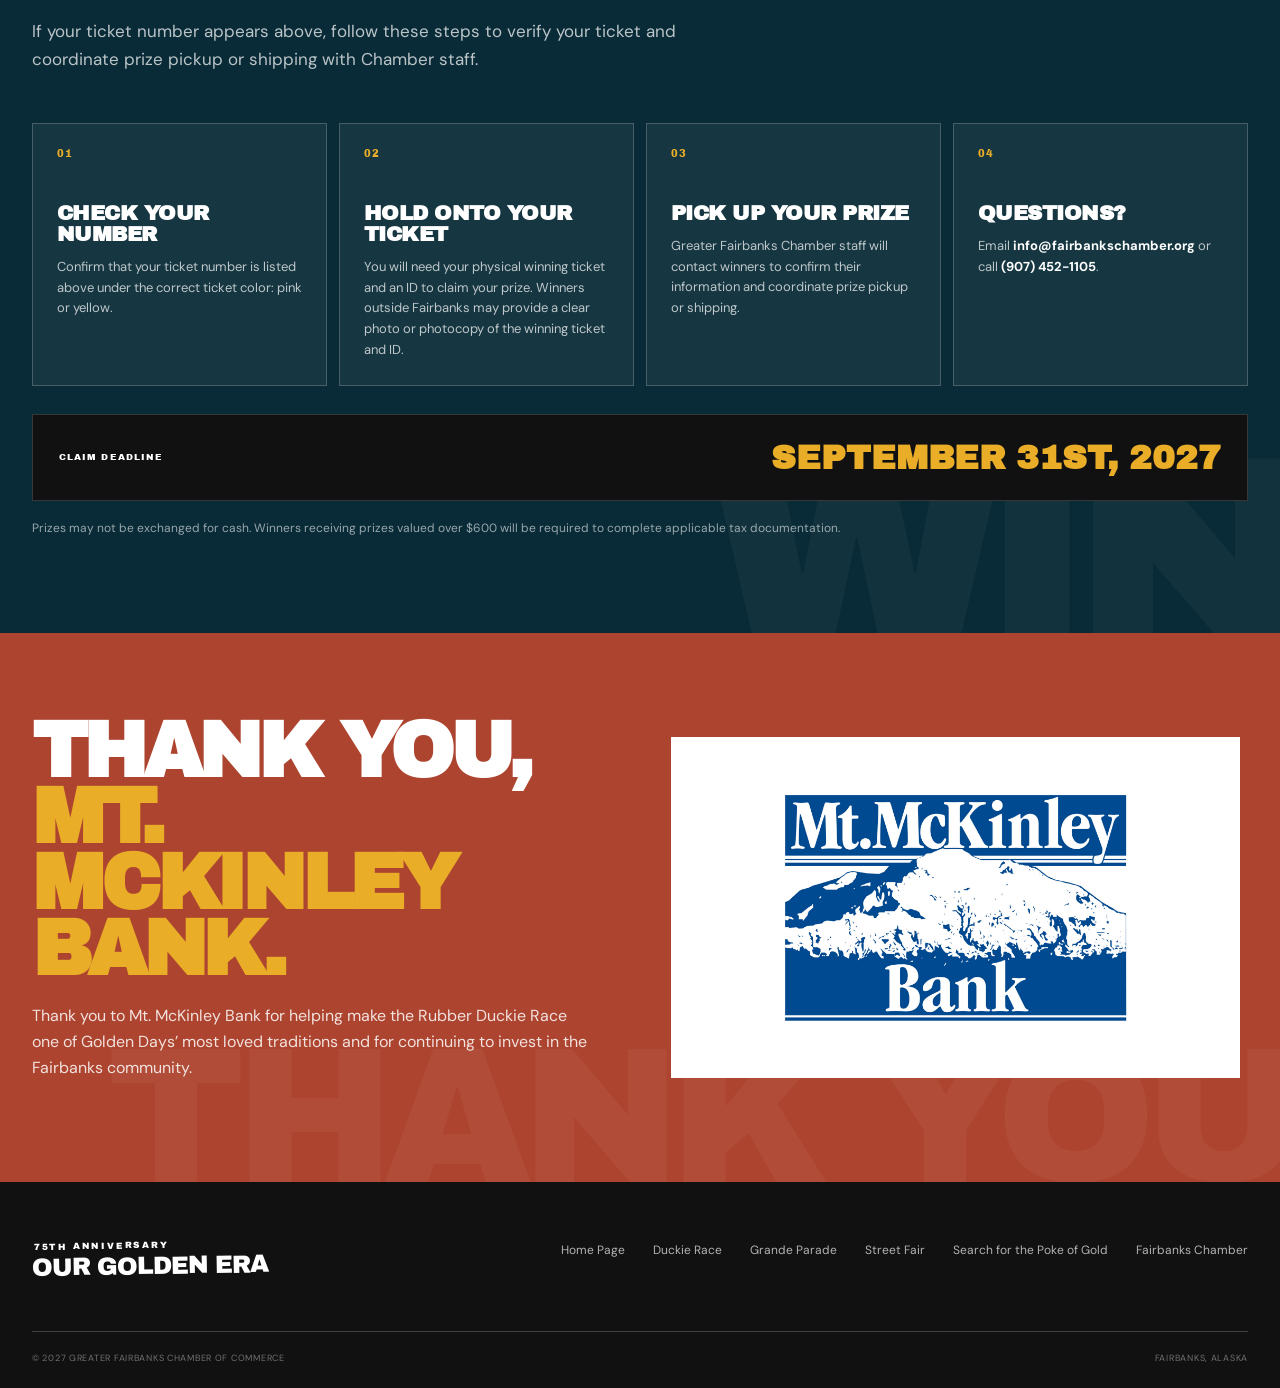
==== commit 422708d8: "Add sponsor section for Mt. McKinley Bank Added a sponsor section to acknowledge Mt. McKinley Bank f" ====
--- a/duckie-race-results.html
+++ b/duckie-race-results.html
@@ -687,6 +687,24 @@
     initializeTicketResults();
   }
 </script>
+
+<section class="sponsor-section">
+      <div class="shell sponsor-grid">
+        <div class="sponsor-copy">
+          <h2>THANK YOU,<br><em>MT. McKINLEY BANK.</em></h2>
+          <p>
+            Thank you to Mt. McKinley Bank for helping make the Rubber Duckie Race one of Golden Days’ most loved traditions and for continuing to invest in the Fairbanks community.
+          </p>
+        </div>
+
+        <div class="sponsor-logo-box">
+          <!-- Upload sponsor logo as mt-mckinley-bank-logo.png -->
+          <img src="/duck-race-sponsor.png" alt="Mt. McKinley Bank logo"
+               onerror="this.style.display='none'">
+        </div>
+      </div>
+    </section>
+
 </main>
 
 
